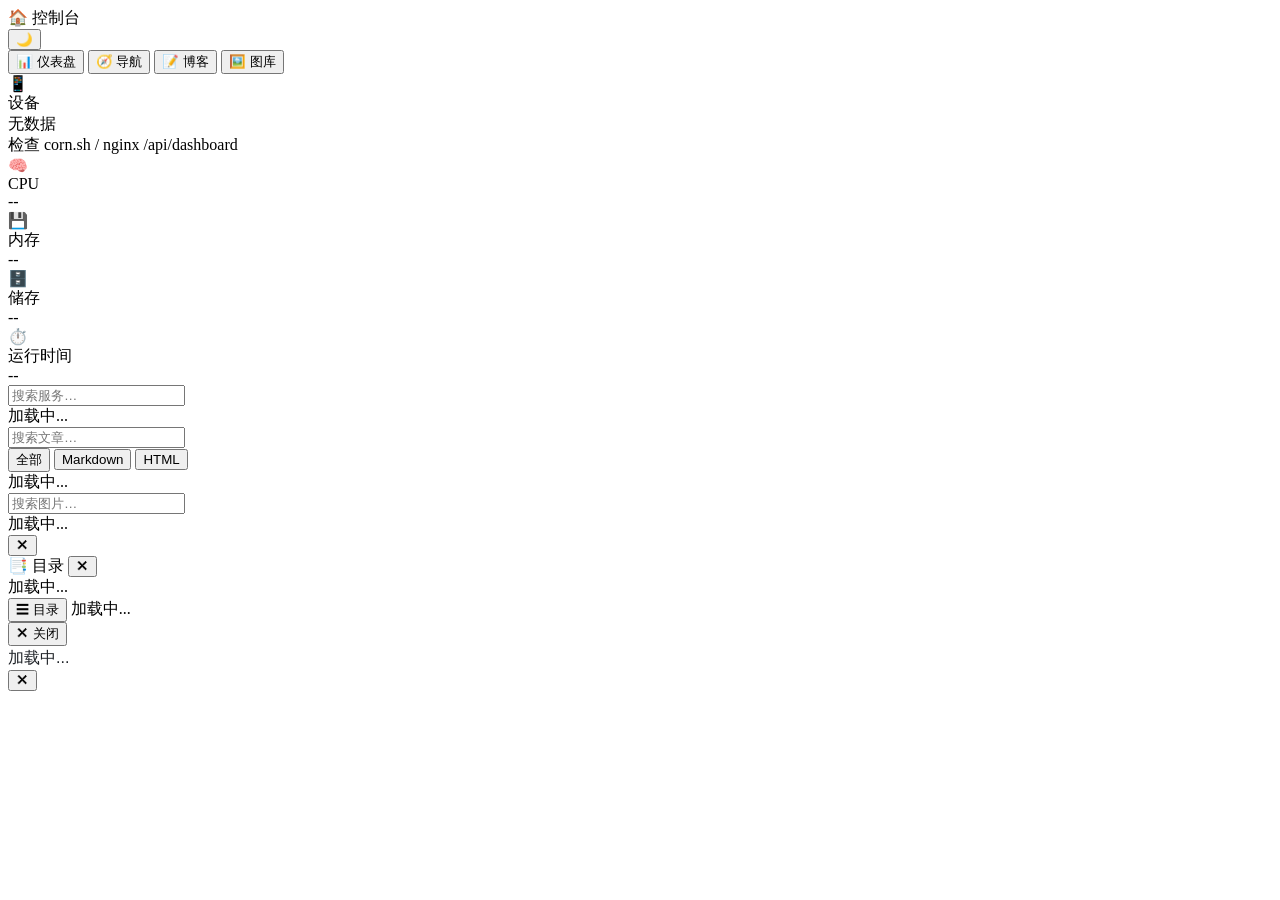
==== index.html @ 094df64f "fix: 仪表盘数据不刷新 — 缓存 + 静默失败 Bug 1: 所有 JS/CSS URL 无版本号,浏览器缓存旧文件   → 全部添加 ?v=1 缓存破坏参数  Bug 2: fetchData " ====
<!DOCTYPE html>
<html lang="zh-CN" data-theme="light">
<head>
    <meta charset="UTF-8">
    <meta name="viewport" content="width=device-width, initial-scale=1.0, viewport-fit=cover">
    <meta name="theme-color" content="#f5f5f7">
    <meta name="description" content="控制台 个人控制台">
    <title>控制台 · 控制台</title>
    <link rel="icon" href="favicon.ico">

    <!-- ============================================================
         样式：按层级加载
         1. katex.min.css    —— KaTeX 数学公式样式（本地）
         2. github-markdown.min.css —— GitHub 风格 Markdown 样式（本地）
         3. style.css        —— 全站统一响应式样式
         ============================================================ -->
    <link rel="stylesheet" href="lib/katex.min.css?v=1">
    <link rel="stylesheet" href="lib/github-markdown.min.css?v=1">
    <link rel="stylesheet" href="css/style.css?v=1">
</head>
<body>

    <!-- ============================================================
         顶部导航栏
         包含：品牌标题、主题切换按钮
         ============================================================ -->
    <header class="header" id="header">
        <div class="header-brand">
            <span class="brand-icon">🏠</span>
            <span>控制台</span>
        </div>
        <button class="theme-toggle-btn" id="themeToggleBtn" title="切换主题" aria-label="切换深色/浅色主题">🌙</button>
    </header>

    <div class="app-container">

        <!-- ============================================================
             标签页切换栏（PC / 平板——顶部显示；移动端——底部固定栏）
             ============================================================ -->
        <nav class="tab-bar" id="tabBar">
            <button class="tab-btn active" data-tab="dashboard">
                <span class="tab-icon">📊</span> <span>仪表盘</span>
            </button>
            <button class="tab-btn" data-tab="nav">
                <span class="tab-icon">🧭</span> <span>导航</span>
            </button>
            <button class="tab-btn" data-tab="blog">
                <span class="tab-icon">📝</span> <span>博客</span>
            </button>
            <button class="tab-btn" data-tab="gallery">
                <span class="tab-icon">🖼️</span> <span>图库</span>
            </button>
        </nav>

        <!-- ============================================================
             内容区：每个 section 对应一个功能模块
             app.js 根据标签切换显示 / 隐藏
             ============================================================ -->

        <!-- 仪表盘：系统资源监控 -->
        <section class="content-section active" id="sec-dashboard">

            <!-- 仪表盘卡片网格：由 dashboard.js 动态填充 -->
            <div class="dashboard-grid" id="dashboardGrid">
                <!-- 设备信息卡片 -->
                <div class="dash-card">
                    <div class="dash-icon">📱</div>
                    <div class="dash-info">
                        <div class="dash-label">设备</div>
                        <div class="dash-value" id="deviceValue">--</div>
                        <div class="dash-sub" id="deviceSub"></div>
                    </div>
                </div>
                <!-- CPU 卡片 -->
                <div class="dash-card">
                    <div class="dash-icon">🧠</div>
                    <div class="dash-info">
                        <div class="dash-label">CPU</div>
                        <div class="dash-value" id="cpuValue">--</div>
                        <div class="dash-sub" id="cpuSub"></div>
                    </div>
                    <div class="dash-bar"><div class="dash-fill" id="cpuFill"></div></div>
                </div>
                <!-- 内存卡片 -->
                <div class="dash-card">
                    <div class="dash-icon">💾</div>
                    <div class="dash-info">
                        <div class="dash-label">内存</div>
                        <div class="dash-value" id="memValue">--</div>
                    </div>
                    <div class="dash-bar"><div class="dash-fill" id="memFill"></div></div>
                </div>
                <!-- 储存卡片 -->
                <div class="dash-card">
                    <div class="dash-icon">🗄️</div>
                    <div class="dash-info">
                        <div class="dash-label">储存</div>
                        <div class="dash-value" id="diskValue">--</div>
                    </div>
                    <div class="dash-bar"><div class="dash-fill" id="diskFill"></div></div>
                </div>
                <!-- 运行时间卡片 -->
                <div class="dash-card">
                    <div class="dash-icon">⏱️</div>
                    <div class="dash-info">
                        <div class="dash-label">运行时间</div>
                        <div class="dash-value" id="uptimeValue">--</div>
                    </div>
                </div>
                <!-- 电池卡片（由 dashboard.js 按需显示） -->
                <div class="dash-card dash-battery" id="batteryCard" style="display:none;">
                    <div class="dash-icon">🔋</div>
                    <div class="dash-info">
                        <div class="dash-label">电池</div>
                        <div class="dash-value" id="batteryValue">--</div>
                        <div class="dash-sub" id="batterySub"></div>
                    </div>
                    <div class="dash-bar"><div class="dash-fill dash-fill-battery" id="batteryFill"></div></div>
                </div>
            </div>
        </section>

        <!-- 服务导航：替代原 Homer iframe，由 navigation.js 渲染 -->
        <section class="content-section" id="sec-nav">
            <div class="section-search">
                <input type="text" class="search-input" id="navSearch"
                       placeholder="搜索服务…" autocomplete="off">
            </div>
            <div class="nav-grid" id="navGrid">
                <div class="nav-empty">加载中...</div>
            </div>
        </section>

        <!-- 博客文章列表：由 blog.js 渲染 -->
        <section class="content-section" id="sec-blog">
            <div class="section-search">
                <input type="text" class="search-input" id="blogSearch"
                       placeholder="搜索文章…" autocomplete="off">
                <div class="blog-tabs" id="blogTabs">
                    <button class="blog-tab active" data-type="all">全部</button>
                    <button class="blog-tab" data-type="markdown">Markdown</button>
                    <button class="blog-tab" data-type="html">HTML</button>
                </div>
            </div>
            <div class="blog-list" id="blogList">
                <div class="blog-loading">加载中...</div>
            </div>
        </section>

        <!-- 图片画廊：由 gallery.js 渲染 -->
        <section class="content-section" id="sec-gallery">
            <div class="section-search">
                <input type="text" class="search-input" id="gallerySearch"
                       placeholder="搜索图片…" autocomplete="off">
            </div>
            <div class="gallery-grid" id="galleryGrid">
                <div class="gallery-loading">加载中...</div>
            </div>
        </section>
    </div>

    <!-- ============================================================
         底部导航栏（仅移动端显示，由 app.js 控制）
         ============================================================ -->
    <nav class="bottom-nav" id="bottomNav" style="display:none;">
        <button class="tab-btn active" data-tab="dashboard">
            <span class="tab-icon">📊</span> <span>仪表盘</span>
        </button>
        <button class="tab-btn" data-tab="nav">
            <span class="tab-icon">🧭</span> <span>导航</span>
        </button>
        <button class="tab-btn" data-tab="blog">
            <span class="tab-icon">📝</span> <span>博客</span>
        </button>
        <button class="tab-btn" data-tab="gallery">
            <span class="tab-icon">🖼️</span> <span>图库</span>
        </button>
    </nav>

    <!-- ============================================================
         图片灯箱（全局，被 gallery.js 和 lightbox.js 使用）
         ============================================================ -->
    <div class="lightbox" id="lightbox">
        <button class="lightbox-close" aria-label="关闭">✕</button>
        <img src="" alt="" id="lightboxImg">
        <div class="lightbox-name" id="lightboxName"></div>
    </div>

    <!-- ============================================================
         Markdown 阅读器覆盖层（全屏）
         由 md-viewer.js 控制打开 / 关闭
         ============================================================ -->
    <div class="md-overlay" id="mdOverlay">

        <!-- 阅读进度条 -->
        <div class="md-progress-bar" id="mdProgressBar"></div>

        <!-- TOC 侧边栏覆盖层 -->
        <div class="toc-overlay" id="tocOverlay"></div>

        <!-- TOC 侧边栏 -->
        <aside class="toc-sidebar" id="tocSidebar">
            <div class="toc-header">
                <span>📑 目录</span>
                <button class="toc-close-btn" id="tocCloseBtn" aria-label="关闭目录">✕</button>
            </div>
            <nav class="toc-nav" id="tocNav">
                <div class="toc-empty">加载中...</div>
            </nav>
        </aside>

        <!-- 阅读器顶部栏 -->
        <div class="md-topbar">
            <div class="md-topbar-left">
                <button class="md-btn" id="mdTocBtn" aria-label="目录">
                    <span class="md-btn-icon">☰</span> <span>目录</span>
                </button>
                <span class="md-topbar-title" id="mdTitle">加载中...</span>
            </div>
            <div class="md-topbar-right">
                <button class="md-btn" id="mdCloseBtn" aria-label="关闭">
                    <span class="md-btn-icon">✕</span> <span>关闭</span>
                </button>
            </div>
        </div>

        <!-- Markdown 内容滚动区 -->
        <div class="md-content-scroll">
            <div class="md-content-container">
                <div class="markdown-body" id="mdContent">
                    <div class="md-loading">加载中...</div>
                </div>
            </div>
        </div>
    </div>

    <!-- Markdown 内图片灯箱 -->
    <div class="md-lightbox" id="mdLightbox">
        <button class="md-lightbox-close" aria-label="关闭">✕</button>
        <img src="" alt="" id="mdLightboxImg">
        <div class="md-lightbox-name" id="mdLightboxName"></div>
    </div>

    <!-- ============================================================
         脚本加载区
         按依赖顺序加载：从无依赖到有依赖，app.js 最后加载作为引导入口
         ============================================================ -->

    <!-- 主题管理：无依赖，最先加载 -->
    <script src="js/theme.js?v=1"></script>

    <!-- 工具函数：无依赖 -->
    <script src="js/utils.js?v=1"></script>

    <!-- 图片灯箱：无依赖 -->
    <script src="js/lightbox.js?v=1"></script>

    <!-- 仪表盘：无依赖（直接操作 DOM） -->
    <script src="js/dashboard.js?v=1"></script>

    <!-- 服务导航：依赖 utils.js，读取 config.json -->
    <script src="js/navigation.js?v=1"></script>

    <!-- 博客列表：依赖 utils.js, md-viewer.js -->
    <script src="js/blog.js?v=1"></script>

    <!-- 图片画廊：依赖 utils.js, lightbox.js -->
    <script src="js/gallery.js?v=1"></script>

    <!-- Markdown 解析库：本地 marked.min.js -->
    <script src="lib/marked.min.js?v=1"></script>

    <!-- Markdown 阅读器：依赖 marked, utils.js, lightbox.js -->
    <script src="js/md-viewer.js?v=1"></script>

    <!-- 主控制器：依赖所有上述模块，最后加载 -->
    <script src="js/app.js?v=1"></script>

</body>
</html>
---- lib/github-markdown.min.css ----
/**
 * Minified by jsDelivr using clean-css v5.3.3.
 * Original file: /npm/github-markdown-css@5.9.0/github-markdown.css
 *
 * Do NOT use SRI with dynamically generated files! More information: https://www.jsdelivr.com/using-sri-with-dynamic-files
 */
.markdown-body{--base-size-16:1rem;--base-size-24:1.5rem;--base-size-4:0.25rem;--base-size-40:2.5rem;--base-size-8:0.5rem;--base-text-weight-medium:500;--base-text-weight-normal:400;--base-text-weight-semibold:600;--fontStack-monospace:ui-monospace,SFMono-Regular,SF Mono,Menlo,Consolas,Liberation Mono,monospace;--fontStack-sansSerif:-apple-system,BlinkMacSystemFont,"Segoe UI","Noto Sans",Helvetica,Arial,sans-serif,"Apple Color Emoji","Segoe UI Emoji";--fgColor-accent:Highlight}@media (prefers-color-scheme:dark){.markdown-body,[data-theme=dark]{color-scheme:dark;--fgColor-accent:#4493f8;--bgColor-attention-muted:#bb800926;--bgColor-default:#0d1117;--bgColor-muted:#151b23;--bgColor-neutral-muted:#656c7633;--borderColor-accent-emphasis:#1f6feb;--borderColor-attention-emphasis:#9e6a03;--borderColor-danger-emphasis:#da3633;--borderColor-default:#3d444d;--borderColor-done-emphasis:#8957e5;--borderColor-success-emphasis:#238636;--color-prettylights-syntax-brackethighlighter-angle:#9198a1;--color-prettylights-syntax-brackethighlighter-unmatched:#f85149;--color-prettylights-syntax-carriage-return-bg:#b62324;--color-prettylights-syntax-carriage-return-text:#f0f6fc;--color-prettylights-syntax-comment:#9198a1;--color-prettylights-syntax-constant:#79c0ff;--color-prettylights-syntax-constant-other-reference-link:#a5d6ff;--color-prettylights-syntax-entity:#d2a8ff;--color-prettylights-syntax-entity-tag:#7ee787;--color-prettylights-syntax-keyword:#ff7b72;--color-prettylights-syntax-markup-bold:#f0f6fc;--color-prettylights-syntax-markup-changed-bg:#5a1e02;--color-prettylights-syntax-markup-changed-text:#ffdfb6;--color-prettylights-syntax-markup-deleted-bg:#67060c;--color-prettylights-syntax-markup-deleted-text:#ffdcd7;--color-prettylights-syntax-markup-heading:#1f6feb;--color-prettylights-syntax-markup-ignored-bg:#1158c7;--color-prettylights-syntax-markup-ignored-text:#f0f6fc;--color-prettylights-syntax-markup-inserted-bg:#033a16;--color-prettylights-syntax-markup-inserted-text:#aff5b4;--color-prettylights-syntax-markup-italic:#f0f6fc;--color-prettylights-syntax-markup-list:#f2cc60;--color-prettylights-syntax-meta-diff-range:#d2a8ff;--color-prettylights-syntax-storage-modifier-import:#f0f6fc;--color-prettylights-syntax-string:#a5d6ff;--color-prettylights-syntax-string-regexp:#7ee787;--color-prettylights-syntax-sublimelinter-gutter-mark:#3d444d;--color-prettylights-syntax-variable:#ffa657;--fgColor-attention:#d29922;--fgColor-danger:#f85149;--fgColor-default:#f0f6fc;--fgColor-done:#ab7df8;--fgColor-muted:#9198a1;--fgColor-success:#3fb950;--borderColor-muted:#3d444db3;--color-prettylights-syntax-invalid-illegal-bg:var(--bgColor-danger-muted);--color-prettylights-syntax-invalid-illegal-text:var(--fgColor-danger);--focus-outlineColor:var(--borderColor-accent-emphasis);--borderColor-neutral-muted:var(--borderColor-muted)}}@media (prefers-color-scheme:light){.markdown-body,[data-theme=light]{color-scheme:light;--fgColor-danger:#d1242f;--bgColor-attention-muted:#fff8c5;--bgColor-muted:#f6f8fa;--bgColor-neutral-muted:#818b981f;--borderColor-accent-emphasis:#0969da;--borderColor-attention-emphasis:#9a6700;--borderColor-danger-emphasis:#cf222e;--borderColor-default:#d1d9e0;--borderColor-done-emphasis:#8250df;--borderColor-success-emphasis:#1a7f37;--color-prettylights-syntax-brackethighlighter-angle:#59636e;--color-prettylights-syntax-brackethighlighter-unmatched:#82071e;--color-prettylights-syntax-carriage-return-bg:#cf222e;--color-prettylights-syntax-carriage-return-text:#f6f8fa;--color-prettylights-syntax-comment:#59636e;--color-prettylights-syntax-constant:#0550ae;--color-prettylights-syntax-constant-other-reference-link:#0a3069;--color-prettylights-syntax-entity:#6639ba;--color-prettylights-syntax-entity-tag:#0550ae;--color-prettylights-syntax-invalid-illegal-text:var(--fgColor-danger);--color-prettylights-syntax-keyword:#cf222e;--color-prettylights-syntax-markup-changed-bg:#ffd8b5;--color-prettylights-syntax-markup-changed-text:#953800;--color-prettylights-syntax-markup-deleted-bg:#ffebe9;--color-prettylights-syntax-markup-deleted-text:#82071e;--color-prettylights-syntax-markup-heading:#0550ae;--color-prettylights-syntax-markup-ignored-bg:#0550ae;--color-prettylights-syntax-markup-ignored-text:#d1d9e0;--color-prettylights-syntax-markup-inserted-bg:#dafbe1;--color-prettylights-syntax-markup-inserted-text:#116329;--color-prettylights-syntax-markup-list:#3b2300;--color-prettylights-syntax-meta-diff-range:#8250df;--color-prettylights-syntax-string:#0a3069;--color-prettylights-syntax-string-regexp:#116329;--color-prettylights-syntax-sublimelinter-gutter-mark:#818b98;--color-prettylights-syntax-variable:#953800;--fgColor-accent:#0969da;--fgColor-attention:#9a6700;--fgColor-done:#8250df;--fgColor-muted:#59636e;--fgColor-success:#1a7f37;--bgColor-default:#ffffff;--borderColor-muted:#d1d9e0b3;--color-prettylights-syntax-invalid-illegal-bg:var(--bgColor-danger-muted);--color-prettylights-syntax-markup-bold:#1f2328;--color-prettylights-syntax-markup-italic:#1f2328;--color-prettylights-syntax-storage-modifier-import:#1f2328;--fgColor-default:#1f2328;--focus-outlineColor:var(--borderColor-accent-emphasis);--borderColor-neutral-muted:var(--borderColor-muted)}}.markdown-body{-ms-text-size-adjust:100%;-webkit-text-size-adjust:100%;margin:0;font-weight:var(--base-text-weight-normal,400);color:var(--fgColor-default);background-color:var(--bgColor-default);font-family:var(--fontStack-sansSerif, -apple-system, BlinkMacSystemFont, "Segoe UI", "Noto Sans", Helvetica, Arial, sans-serif, "Apple Color Emoji", "Segoe UI Emoji");font-size:16px;line-height:1.5;word-wrap:break-word}.markdown-body a{text-decoration:underline;text-underline-offset:.2rem}.markdown-body .octicon{display:inline-block;fill:currentColor;vertical-align:text-bottom}.markdown-body h1:hover .anchor .octicon-link:before,.markdown-body h2:hover .anchor .octicon-link:before,.markdown-body h3:hover .anchor .octicon-link:before,.markdown-body h4:hover .anchor .octicon-link:before,.markdown-body h5:hover .anchor .octicon-link:before,.markdown-body h6:hover .anchor .octicon-link:before{width:16px;height:16px;content:' ';display:inline-block;background-color:currentColor;-webkit-mask-image:url("data:image/svg+xml,<svg xmlns='http://www.w3.org/2000/svg' viewBox='0 0 16 16' version='1.1' aria-hidden='true'><path fill-rule='evenodd' d='M7.775 3.275a.75.75 0 001.06 1.06l1.25-1.25a2 2 0 112.83 2.83l-2.5 2.5a2 2 0 01-2.83 0 .75.75 0 00-1.06 1.06 3.5 3.5 0 004.95 0l2.5-2.5a3.5 3.5 0 00-4.95-4.95l-1.25 1.25zm-4.69 9.64a2 2 0 010-2.83l2.5-2.5a2 2 0 012.83 0 .75.75 0 001.06-1.06 3.5 3.5 0 00-4.95 0l-2.5 2.5a3.5 3.5 0 004.95 4.95l1.25-1.25a.75.75 0 00-1.06-1.06l-1.25 1.25a2 2 0 01-2.83 0z'></path></svg>");mask-image:url("data:image/svg+xml,<svg xmlns='http://www.w3.org/2000/svg' viewBox='0 0 16 16' version='1.1' aria-hidden='true'><path fill-rule='evenodd' d='M7.775 3.275a.75.75 0 001.06 1.06l1.25-1.25a2 2 0 112.83 2.83l-2.5 2.5a2 2 0 01-2.83 0 .75.75 0 00-1.06 1.06 3.5 3.5 0 004.95 0l2.5-2.5a3.5 3.5 0 00-4.95-4.95l-1.25 1.25zm-4.69 9.64a2 2 0 010-2.83l2.5-2.5a2 2 0 012.83 0 .75.75 0 001.06-1.06 3.5 3.5 0 00-4.95 0l-2.5 2.5a3.5 3.5 0 004.95 4.95l1.25-1.25a.75.75 0 00-1.06-1.06l-1.25 1.25a2 2 0 01-2.83 0z'></path></svg>")}.markdown-body details,.markdown-body figcaption,.markdown-body figure{display:block}.markdown-body summary{display:list-item}.markdown-body [hidden]{display:none!important}.markdown-body a{background-color:rgba(0,0,0,0);color:var(--fgColor-accent);text-decoration:none}.markdown-body abbr[title]{border-bottom:none;-webkit-text-decoration:underline dotted;text-decoration:underline dotted}.markdown-body b,.markdown-body strong{font-weight:var(--base-text-weight-semibold,600)}.markdown-body dfn{font-style:italic}.markdown-body h1{margin:.67em 0;font-weight:var(--base-text-weight-semibold,600);padding-bottom:.3em;font-size:2em;border-bottom:1px solid var(--borderColor-muted)}.markdown-body mark{background-color:var(--bgColor-attention-muted);color:var(--fgColor-default)}.markdown-body small{font-size:90%}.markdown-body sub,.markdown-body sup{font-size:75%;line-height:0;position:relative;vertical-align:baseline}.markdown-body sub{bottom:-.25em}.markdown-body sup{top:-.5em}.markdown-body img{border-style:none;max-width:100%;box-sizing:content-box}.markdown-body code,.markdown-body kbd,.markdown-body pre,.markdown-body samp{font-family:monospace;font-size:1em}.markdown-body figure{margin:1em var(--base-size-40)}.markdown-body hr{box-sizing:content-box;overflow:hidden;background:rgba(0,0,0,0);border-bottom:1px solid var(--borderColor-muted);height:.25em;padding:0;margin:var(--base-size-24) 0;background-color:var(--borderColor-default);border:0}.markdown-body input{font:inherit;margin:0;overflow:visible;font-family:inherit;font-size:inherit;line-height:inherit}.markdown-body [type=button],.markdown-body [type=reset],.markdown-body [type=submit]{-webkit-appearance:button;appearance:button}.markdown-body [type=checkbox],.markdown-body [type=radio]{box-sizing:border-box;padding:0}.markdown-body [type=number]::-webkit-inner-spin-button,.markdown-body [type=number]::-webkit-outer-spin-button{height:auto}.markdown-body [type=search]::-webkit-search-cancel-button,.markdown-body [type=search]::-webkit-search-decoration{-webkit-appearance:none;appearance:none}.markdown-body ::-webkit-input-placeholder{color:inherit;opacity:.54}.markdown-body ::-webkit-file-upload-button{-webkit-appearance:button;appearance:button;font:inherit}.markdown-body a:hover{text-decoration:underline}.markdown-body ::placeholder{color:var(--fgColor-muted);opacity:1}.markdown-body hr::before{display:table;content:""}.markdown-body hr::after{display:table;clear:both;content:""}.markdown-body table{border-spacing:0;border-collapse:collapse;display:block;width:max-content;max-width:100%;overflow:auto;font-variant:tabular-nums}.markdown-body td,.markdown-body th{padding:0}.markdown-body details summary{cursor:pointer}.markdown-body [role=button]:focus,.markdown-body a:focus,.markdown-body input[type=checkbox]:focus,.markdown-body input[type=radio]:focus{outline:2px solid var(--focus-outlineColor);outline-offset:-2px;box-shadow:none}.markdown-body [role=button]:focus:not(:focus-visible),.markdown-body a:focus:not(:focus-visible),.markdown-body input[type=checkbox]:focus:not(:focus-visible),.markdown-body input[type=radio]:focus:not(:focus-visible){outline:solid 1px rgba(0,0,0,0)}.markdown-body [role=button]:focus-visible,.markdown-body a:focus-visible,.markdown-body input[type=checkbox]:focus-visible,.markdown-body input[type=radio]:focus-visible{outline:2px solid var(--focus-outlineColor);outline-offset:-2px;box-shadow:none}.markdown-body a:not([class]):focus,.markdown-body a:not([class]):focus-visible,.markdown-body input[type=checkbox]:focus,.markdown-body input[type=checkbox]:focus-visible,.markdown-body input[type=radio]:focus,.markdown-body input[type=radio]:focus-visible{outline-offset:0}.markdown-body kbd{display:inline-block;padding:var(--base-size-4);font:11px var(--fontStack-monospace, ui-monospace, SFMono-Regular, SF Mono, Menlo, Consolas, Liberation Mono, monospace);line-height:10px;color:var(--fgColor-default);vertical-align:middle;background-color:var(--bgColor-muted);border:solid 1px var(--borderColor-neutral-muted);border-bottom-color:var(--borderColor-neutral-muted);border-radius:6px;box-shadow:inset 0 -1px 0 var(--borderColor-neutral-muted)}.markdown-body h1,.markdown-body h2,.markdown-body h3,.markdown-body h4,.markdown-body h5,.markdown-body h6{margin-top:var(--base-size-24);margin-bottom:var(--base-size-16);font-weight:var(--base-text-weight-semibold,600);line-height:1.25}.markdown-body h2{font-weight:var(--base-text-weight-semibold,600);padding-bottom:.3em;font-size:1.5em;border-bottom:1px solid var(--borderColor-muted)}.markdown-body h3{font-weight:var(--base-text-weight-semibold,600);font-size:1.25em}.markdown-body h4{font-weight:var(--base-text-weight-semibold,600);font-size:1em}.markdown-body h5{font-weight:var(--base-text-weight-semibold,600);font-size:.875em}.markdown-body h6{font-weight:var(--base-text-weight-semibold,600);font-size:.85em;color:var(--fgColor-muted)}.markdown-body p{margin-top:0;margin-bottom:10px}.markdown-body blockquote{margin:0;padding:0 1em;color:var(--fgColor-muted);border-left:.25em solid var(--borderColor-default)}.markdown-body ol,.markdown-body ul{margin-top:0;margin-bottom:0;padding-left:2em}.markdown-body ol ol,.markdown-body ul ol{list-style-type:lower-roman}.markdown-body ol ol ol,.markdown-body ol ul ol,.markdown-body ul ol ol,.markdown-body ul ul ol{list-style-type:lower-alpha}.markdown-body dd{margin-left:0}.markdown-body code,.markdown-body samp,.markdown-body tt{font-family:var(--fontStack-monospace, ui-monospace, SFMono-Regular, SF Mono, Menlo, Consolas, Liberation Mono, monospace);font-size:12px}.markdown-body pre{margin-top:0;margin-bottom:0;font-family:var(--fontStack-monospace, ui-monospace, SFMono-Regular, SF Mono, Menlo, Consolas, Liberation Mono, monospace);font-size:12px;word-wrap:normal}.markdown-body .octicon{display:inline-block;overflow:visible!important;vertical-align:text-bottom;fill:currentColor}.markdown-body input::-webkit-inner-spin-button,.markdown-body input::-webkit-outer-spin-button{margin:0;appearance:none}.markdown-body .mr-2{margin-right:var(--base-size-8,8px)!important}.markdown-body::before{display:table;content:""}.markdown-body::after{display:table;clear:both;content:""}.markdown-body>:first-child{margin-top:0!important}.markdown-body>:last-child{margin-bottom:0!important}.markdown-body a:not([href]){color:inherit;text-decoration:none}.markdown-body .absent{color:var(--fgColor-danger)}.markdown-body .anchor{float:left;padding-right:var(--base-size-4);margin-left:-20px;line-height:1}.markdown-body .anchor:focus{outline:0}.markdown-body blockquote,.markdown-body details,.markdown-body dl,.markdown-body ol,.markdown-body p,.markdown-body pre,.markdown-body table,.markdown-body ul{margin-top:0;margin-bottom:var(--base-size-16)}.markdown-body blockquote>:first-child{margin-top:0}.markdown-body blockquote>:last-child{margin-bottom:0}.markdown-body h1 .octicon-link,.markdown-body h2 .octicon-link,.markdown-body h3 .octicon-link,.markdown-body h4 .octicon-link,.markdown-body h5 .octicon-link,.markdown-body h6 .octicon-link{color:var(--fgColor-default);vertical-align:middle;visibility:hidden}.markdown-body h1:hover .anchor,.markdown-body h2:hover .anchor,.markdown-body h3:hover .anchor,.markdown-body h4:hover .anchor,.markdown-body h5:hover .anchor,.markdown-body h6:hover .anchor{text-decoration:none}.markdown-body h1:hover .anchor .octicon-link,.markdown-body h2:hover .anchor .octicon-link,.markdown-body h3:hover .anchor .octicon-link,.markdown-body h4:hover .anchor .octicon-link,.markdown-body h5:hover .anchor .octicon-link,.markdown-body h6:hover .anchor .octicon-link{visibility:visible}.markdown-body h1 code,.markdown-body h1 tt,.markdown-body h2 code,.markdown-body h2 tt,.markdown-body h3 code,.markdown-body h3 tt,.markdown-body h4 code,.markdown-body h4 tt,.markdown-body h5 code,.markdown-body h5 tt,.markdown-body h6 code,.markdown-body h6 tt{padding:0 .2em;font-size:inherit}.markdown-body summary h1,.markdown-body summary h2,.markdown-body summary h3,.markdown-body summary h4,.markdown-body summary h5,.markdown-body summary h6{display:inline-block}.markdown-body summary h1 .anchor,.markdown-body summary h2 .anchor,.markdown-body summary h3 .anchor,.markdown-body summary h4 .anchor,.markdown-body summary h5 .anchor,.markdown-body summary h6 .anchor{margin-left:-40px}.markdown-body summary h1,.markdown-body summary h2{padding-bottom:0;border-bottom:0}.markdown-body ol.no-list,.markdown-body ul.no-list{padding:0;list-style-type:none}.markdown-body ol[type="a s"]{list-style-type:lower-alpha}.markdown-body ol[type="A s"]{list-style-type:upper-alpha}.markdown-body ol[type="i s"]{list-style-type:lower-roman}.markdown-body ol[type="I s"]{list-style-type:upper-roman}.markdown-body ol[type="1"]{list-style-type:decimal}.markdown-body div>ol:not([type]){list-style-type:decimal}.markdown-body ol ol,.markdown-body ol ul,.markdown-body ul ol,.markdown-body ul ul{margin-top:0;margin-bottom:0}.markdown-body li>p{margin-top:var(--base-size-16)}.markdown-body li+li{margin-top:.25em}.markdown-body dl{padding:0}.markdown-body dl dt{padding:0;margin-top:var(--base-size-16);font-size:1em;font-style:italic;font-weight:var(--base-text-weight-semibold,600)}.markdown-body dl dd{padding:0 var(--base-size-16);margin-bottom:var(--base-size-16)}.markdown-body table th{font-weight:var(--base-text-weight-semibold,600)}.markdown-body table td,.markdown-body table th{padding:6px 13px;border:1px solid var(--borderColor-default)}.markdown-body table td>:last-child{margin-bottom:0}.markdown-body table tr{background-color:var(--bgColor-default);border-top:1px solid var(--borderColor-muted)}.markdown-body table tr:nth-child(2n){background-color:var(--bgColor-muted)}.markdown-body table img{background-color:rgba(0,0,0,0)}.markdown-body img[align=right]{padding-left:20px}.markdown-body img[align=left]{padding-right:20px}.markdown-body .emoji{max-width:none;vertical-align:text-top;background-color:rgba(0,0,0,0)}.markdown-body span.frame{display:block;overflow:hidden}.markdown-body span.frame>span{display:block;float:left;width:auto;padding:7px;margin:13px 0 0;overflow:hidden;border:1px solid var(--borderColor-default)}.markdown-body span.frame span img{display:block;float:left}.markdown-body span.frame span span{display:block;padding:5px 0 0;clear:both;color:var(--fgColor-default)}.markdown-body span.align-center{display:block;overflow:hidden;clear:both}.markdown-body span.align-center>span{display:block;margin:13px auto 0;overflow:hidden;text-align:center}.markdown-body span.align-center span img{margin:0 auto;text-align:center}.markdown-body span.align-right{display:block;overflow:hidden;clear:both}.markdown-body span.align-right>span{display:block;margin:13px 0 0;overflow:hidden;text-align:right}.markdown-body span.align-right span img{margin:0;text-align:right}.markdown-body span.float-left{display:block;float:left;margin-right:13px;overflow:hidden}.markdown-body span.float-left span{margin:13px 0 0}.markdown-body span.float-right{display:block;float:right;margin-left:13px;overflow:hidden}.markdown-body span.float-right>span{display:block;margin:13px auto 0;overflow:hidden;text-align:right}.markdown-body code,.markdown-body tt{padding:.2em .4em;margin:0;font-size:85%;white-space:break-spaces;background-color:var(--bgColor-neutral-muted);border-radius:6px}.markdown-body code br,.markdown-body tt br{display:none}.markdown-body del code{text-decoration:inherit}.markdown-body samp{font-size:85%}.markdown-body pre code{font-size:100%}.markdown-body pre>code{padding:0;margin:0;word-break:normal;white-space:pre;background:rgba(0,0,0,0);border:0}.markdown-body .highlight{margin-bottom:var(--base-size-16)}.markdown-body .highlight pre{margin-bottom:0;word-break:normal}.markdown-body .highlight pre,.markdown-body pre{padding:var(--base-size-16);overflow:auto;font-size:85%;line-height:1.45;color:var(--fgColor-default);background-color:var(--bgColor-muted);border-radius:6px}.markdown-body pre code,.markdown-body pre tt{display:inline;padding:0;margin:0;overflow:visible;line-height:inherit;word-wrap:normal;background-color:rgba(0,0,0,0);border:0}.markdown-body .csv-data td,.markdown-body .csv-data th{padding:5px;overflow:hidden;font-size:12px;line-height:1;text-align:left;white-space:nowrap}.markdown-body .csv-data .blob-num{padding:10px var(--base-size-8) 9px;text-align:right;background:var(--bgColor-default);border:0}.markdown-body .csv-data tr{border-top:0}.markdown-body .csv-data th{font-weight:var(--base-text-weight-semibold,600);background:var(--bgColor-muted);border-top:0}.markdown-body [data-footnote-ref]::before{content:"["}.markdown-body [data-footnote-ref]::after{content:"]"}.markdown-body .footnotes{font-size:12px;color:var(--fgColor-muted);border-top:1px solid var(--borderColor-default)}.markdown-body .footnotes ol{padding-left:var(--base-size-16)}.markdown-body .footnotes ol ul{display:inline-block;padding-left:var(--base-size-16);margin-top:var(--base-size-16)}.markdown-body .footnotes li{position:relative}.markdown-body .footnotes li:target::before{position:absolute;top:calc(var(--base-size-8)*-1);right:calc(var(--base-size-8)*-1);bottom:calc(var(--base-size-8)*-1);left:calc(var(--base-size-24)*-1);pointer-events:none;content:"";border:2px solid var(--borderColor-accent-emphasis);border-radius:6px}.markdown-body .footnotes li:target{color:var(--fgColor-default)}.markdown-body .footnotes .data-footnote-backref g-emoji{font-family:monospace}.markdown-body .pl-c{color:var(--color-prettylights-syntax-comment)}.markdown-body .pl-c1,.markdown-body .pl-s .pl-v{color:var(--color-prettylights-syntax-constant)}.markdown-body .pl-e,.markdown-body .pl-en{color:var(--color-prettylights-syntax-entity)}.markdown-body .pl-s .pl-s1,.markdown-body .pl-smi{color:var(--color-prettylights-syntax-storage-modifier-import)}.markdown-body .pl-ent{color:var(--color-prettylights-syntax-entity-tag)}.markdown-body .pl-k{color:var(--color-prettylights-syntax-keyword)}.markdown-body .pl-pds,.markdown-body .pl-s,.markdown-body .pl-s .pl-pse .pl-s1,.markdown-body .pl-sr,.markdown-body .pl-sr .pl-cce,.markdown-body .pl-sr .pl-sra,.markdown-body .pl-sr .pl-sre{color:var(--color-prettylights-syntax-string)}.markdown-body .pl-smw,.markdown-body .pl-v{color:var(--color-prettylights-syntax-variable)}.markdown-body .pl-bu{color:var(--color-prettylights-syntax-brackethighlighter-unmatched)}.markdown-body .pl-ii{color:var(--color-prettylights-syntax-invalid-illegal-text);background-color:var(--color-prettylights-syntax-invalid-illegal-bg)}.markdown-body .pl-c2{color:var(--color-prettylights-syntax-carriage-return-text);background-color:var(--color-prettylights-syntax-carriage-return-bg)}.markdown-body .pl-sr .pl-cce{font-weight:700;color:var(--color-prettylights-syntax-string-regexp)}.markdown-body .pl-ml{color:var(--color-prettylights-syntax-markup-list)}.markdown-body .pl-mh,.markdown-body .pl-mh .pl-en,.markdown-body .pl-ms{font-weight:700;color:var(--color-prettylights-syntax-markup-heading)}.markdown-body .pl-mi{font-style:italic;color:var(--color-prettylights-syntax-markup-italic)}.markdown-body .pl-mb{font-weight:700;color:var(--color-prettylights-syntax-markup-bold)}.markdown-body .pl-md{color:var(--color-prettylights-syntax-markup-deleted-text);background-color:var(--color-prettylights-syntax-markup-deleted-bg)}.markdown-body .pl-mi1{color:var(--color-prettylights-syntax-markup-inserted-text);background-color:var(--color-prettylights-syntax-markup-inserted-bg)}.markdown-body .pl-mc{color:var(--color-prettylights-syntax-markup-changed-text);background-color:var(--color-prettylights-syntax-markup-changed-bg)}.markdown-body .pl-mi2{color:var(--color-prettylights-syntax-markup-ignored-text);background-color:var(--color-prettylights-syntax-markup-ignored-bg)}.markdown-body .pl-mdr{font-weight:700;color:var(--color-prettylights-syntax-meta-diff-range)}.markdown-body .pl-ba{color:var(--color-prettylights-syntax-brackethighlighter-angle)}.markdown-body .pl-sg{color:var(--color-prettylights-syntax-sublimelinter-gutter-mark)}.markdown-body .pl-corl{text-decoration:underline;color:var(--color-prettylights-syntax-constant-other-reference-link)}.markdown-body [role=button]:focus:not(:focus-visible),.markdown-body [role=tabpanel][tabindex="0"]:focus:not(:focus-visible),.markdown-body a:focus:not(:focus-visible),.markdown-body button:focus:not(:focus-visible),.markdown-body summary:focus:not(:focus-visible){outline:0;box-shadow:none}.markdown-body [tabindex="0"]:focus:not(:focus-visible),.markdown-body details-dialog:focus:not(:focus-visible){outline:0}.markdown-body g-emoji{display:inline-block;min-width:1ch;font-family:"Apple Color Emoji","Segoe UI Emoji","Segoe UI Symbol";font-size:1em;font-style:normal!important;font-weight:var(--base-text-weight-normal,400);line-height:1;vertical-align:-.075em}.markdown-body g-emoji img{width:1em;height:1em}.markdown-body a:has(>p,>div,>pre,>blockquote){display:block}.markdown-body a:has(>p,>div,>pre,>blockquote):not(:has(.snippet-clipboard-content,>pre)){width:fit-content}.markdown-body a:has(>p,>div,>pre,>blockquote):has(.snippet-clipboard-content,>pre):focus-visible{outline:2px solid var(--focus-outlineColor);outline-offset:2px}.markdown-body .task-list-item{list-style-type:none}.markdown-body .task-list-item label{font-weight:var(--base-text-weight-normal,400)}.markdown-body .task-list-item.enabled label{cursor:pointer}.markdown-body .task-list-item+.task-list-item{margin-top:var(--base-size-4)}.markdown-body .task-list-item .handle{display:none}.markdown-body .task-list-item-checkbox{margin:0 .2em .25em -1.4em;vertical-align:middle}.markdown-body ul:dir(rtl) .task-list-item-checkbox{margin:0 -1.6em .25em .2em}.markdown-body ol:dir(rtl) .task-list-item-checkbox{margin:0 -1.6em .25em .2em}.markdown-body .contains-task-list:focus-within .task-list-item-convert-container,.markdown-body .contains-task-list:hover .task-list-item-convert-container{display:block;width:auto;height:24px;overflow:visible;clip-path:none}.markdown-body ::-webkit-calendar-picker-indicator{filter:invert(50%)}.markdown-body .markdown-alert{padding:var(--base-size-8) var(--base-size-16);margin-bottom:var(--base-size-16);color:inherit;border-left:.25em solid var(--borderColor-default)}.markdown-body .markdown-alert>:first-child{margin-top:0}.markdown-body .markdown-alert>:last-child{margin-bottom:0}.markdown-body .markdown-alert .markdown-alert-title{display:flex;font-weight:var(--base-text-weight-medium,500);align-items:center;line-height:1}.markdown-body .markdown-alert.markdown-alert-note{border-left-color:var(--borderColor-accent-emphasis)}.markdown-body .markdown-alert.markdown-alert-note .markdown-alert-title{color:var(--fgColor-accent)}.markdown-body .markdown-alert.markdown-alert-important{border-left-color:var(--borderColor-done-emphasis)}.markdown-body .markdown-alert.markdown-alert-important .markdown-alert-title{color:var(--fgColor-done)}.markdown-body .markdown-alert.markdown-alert-warning{border-left-color:var(--borderColor-attention-emphasis)}.markdown-body .markdown-alert.markdown-alert-warning .markdown-alert-title{color:var(--fgColor-attention)}.markdown-body .markdown-alert.markdown-alert-tip{border-left-color:var(--borderColor-success-emphasis)}.markdown-body .markdown-alert.markdown-alert-tip .markdown-alert-title{color:var(--fgColor-success)}.markdown-body .markdown-alert.markdown-alert-caution{border-left-color:var(--borderColor-danger-emphasis)}.markdown-body .markdown-alert.markdown-alert-caution .markdown-alert-title{color:var(--fgColor-danger)}.markdown-body>:first-child>.heading-element:first-child{margin-top:0!important}.markdown-body .highlight pre:has(+.zeroclipboard-container){min-height:52px}
/*# sourceMappingURL=/sm/6f7ce421a8e8342b3864c1fcf5dd0fc23383714149414f38b524ed3caf05e715.map */
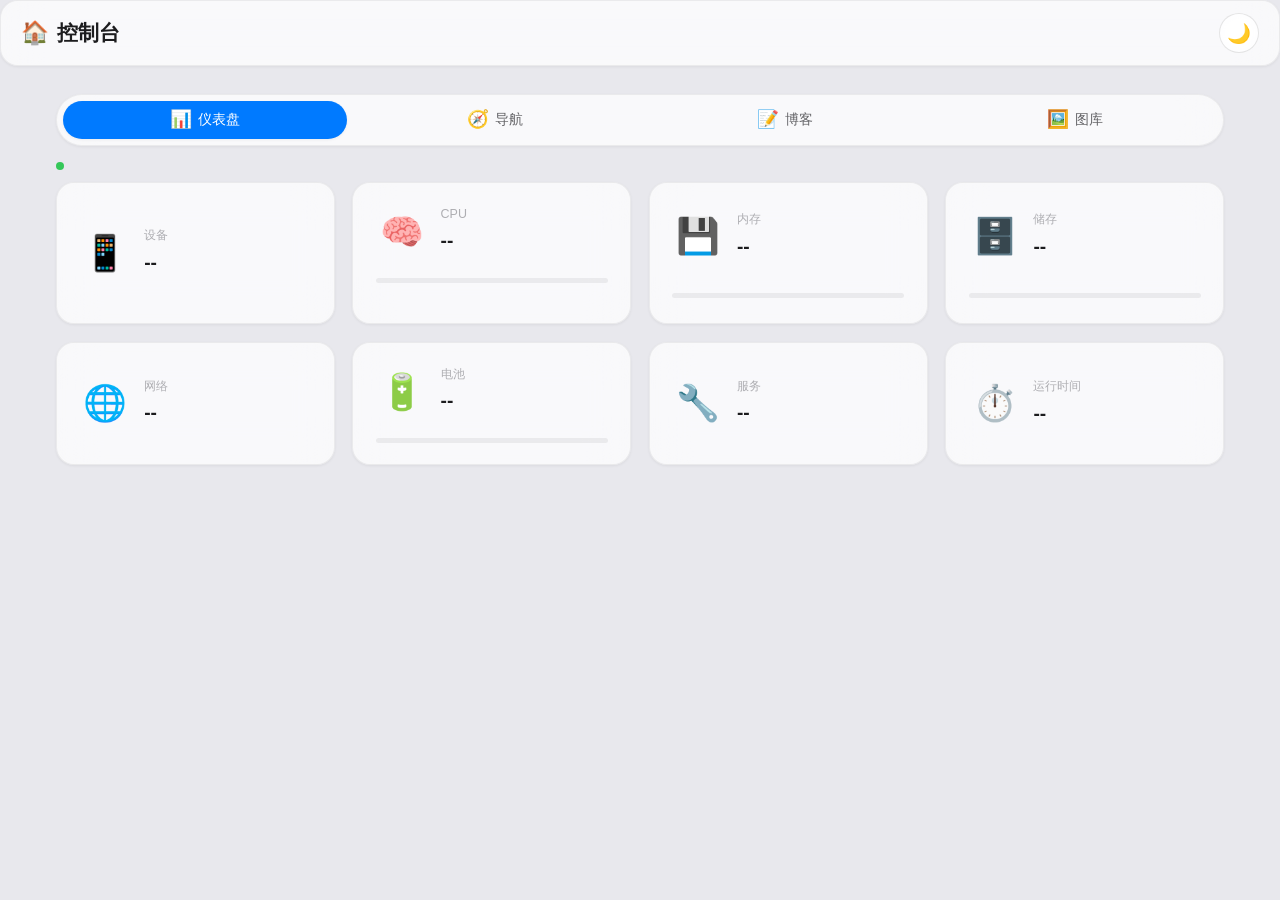
==== commit 1c66119f: "添加Blog两侧栏自动折叠/展开以提升阅读体验" ====
--- a/index.html
+++ b/index.html
@@ -4,8 +4,8 @@
     <meta charset="UTF-8">
     <meta name="viewport" content="width=device-width, initial-scale=1.0, viewport-fit=cover">
     <meta name="theme-color" content="#f5f5f7">
-    <meta name="description" content="控制台 个人控制台">
-    <title>控制台 · 控制台</title>
+    <meta name="description" content="控制台">
+    <title>控制台</title>
     <link rel="icon" href="favicon.ico">
 
     <!-- ============================================================
@@ -14,15 +14,14 @@
          2. github-markdown.min.css —— GitHub 风格 Markdown 样式（本地）
          3. style.css        —— 全站统一响应式样式
          ============================================================ -->
-    <link rel="stylesheet" href="lib/katex.min.css?v=1">
-    <link rel="stylesheet" href="lib/github-markdown.min.css?v=1">
-    <link rel="stylesheet" href="css/style.css?v=1">
+    <link rel="stylesheet" href="lib/katex.min.css?v=b1177d57">
+    <link rel="stylesheet" href="lib/github-markdown.min.css?v=b1177d57">
+    <link rel="stylesheet" href="css/style.css?v=b1177d57">
 </head>
 <body>
 
     <!-- ============================================================
          顶部导航栏
-         包含：品牌标题、主题切换按钮
          ============================================================ -->
     <header class="header" id="header">
         <div class="header-brand">
@@ -35,7 +34,7 @@
     <div class="app-container">
 
         <!-- ============================================================
-             标签页切换栏（PC / 平板——顶部显示；移动端——底部固定栏）
+             标签页切换栏
              ============================================================ -->
         <nav class="tab-bar" id="tabBar">
             <button class="tab-btn active" data-tab="dashboard">
@@ -52,17 +51,15 @@
             </button>
         </nav>
 
-        <!-- ============================================================
-             内容区：每个 section 对应一个功能模块
-             app.js 根据标签切换显示 / 隐藏
-             ============================================================ -->
-
-        <!-- 仪表盘：系统资源监控 -->
+        <!-- ============ Dashboard 区块：8 张状态卡片，由 dashboard.js 渲染 ============ -->
         <section class="content-section active" id="sec-dashboard">
-
-            <!-- 仪表盘卡片网格：由 dashboard.js 动态填充 -->
+            <div class="dashboard-status-bar">
+                <span class="status-dot" id="statusDot"></span>
+                <span class="data-age" id="dataAge"></span>
+            </div>
             <div class="dashboard-grid" id="dashboardGrid">
-                <!-- 设备信息卡片 -->
+
+                <!-- 1. 设备 -->
                 <div class="dash-card">
                     <div class="dash-icon">📱</div>
                     <div class="dash-info">
@@ -71,7 +68,8 @@
                         <div class="dash-sub" id="deviceSub"></div>
                     </div>
                 </div>
-                <!-- CPU 卡片 -->
+
+                <!-- 2. CPU -->
                 <div class="dash-card">
                     <div class="dash-icon">🧠</div>
                     <div class="dash-info">
@@ -80,8 +78,10 @@
                         <div class="dash-sub" id="cpuSub"></div>
                     </div>
                     <div class="dash-bar"><div class="dash-fill" id="cpuFill"></div></div>
-                </div>
-                <!-- 内存卡片 -->
+                    <div class="dash-clusters" id="cpuClusters"></div>
+                </div>
+
+                <!-- 3. 内存 -->
                 <div class="dash-card">
                     <div class="dash-icon">💾</div>
                     <div class="dash-info">
@@ -89,8 +89,14 @@
                         <div class="dash-value" id="memValue">--</div>
                     </div>
                     <div class="dash-bar"><div class="dash-fill" id="memFill"></div></div>
-                </div>
-                <!-- 储存卡片 -->
+                    <div class="dash-sub-row" id="swapRow" style="display:none">
+                        <span class="sub-label">SWAP</span>
+                        <span class="sub-fill-wrap"><span class="sub-fill" id="swapFill"></span></span>
+                        <span class="sub-value" id="swapValue">--</span>
+                    </div>
+                </div>
+
+                <!-- 4. 储存 -->
                 <div class="dash-card">
                     <div class="dash-icon">🗄️</div>
                     <div class="dash-info">
@@ -99,16 +105,19 @@
                     </div>
                     <div class="dash-bar"><div class="dash-fill" id="diskFill"></div></div>
                 </div>
-                <!-- 运行时间卡片 -->
-                <div class="dash-card">
-                    <div class="dash-icon">⏱️</div>
-                    <div class="dash-info">
-                        <div class="dash-label">运行时间</div>
-                        <div class="dash-value" id="uptimeValue">--</div>
-                    </div>
-                </div>
-                <!-- 电池卡片（由 dashboard.js 按需显示） -->
-                <div class="dash-card dash-battery" id="batteryCard" style="display:none;">
+
+                <!-- 5. 网络 -->
+                <div class="dash-card">
+                    <div class="dash-icon">🌐</div>
+                    <div class="dash-info">
+                        <div class="dash-label">网络</div>
+                        <div class="dash-value" id="netValue">--</div>
+                        <div class="dash-sub" id="netSub"></div>
+                    </div>
+                </div>
+
+                <!-- 6. 电池 -->
+                <div class="dash-card">
                     <div class="dash-icon">🔋</div>
                     <div class="dash-info">
                         <div class="dash-label">电池</div>
@@ -117,52 +126,107 @@
                     </div>
                     <div class="dash-bar"><div class="dash-fill dash-fill-battery" id="batteryFill"></div></div>
                 </div>
-            </div>
-        </section>
-
-        <!-- 服务导航：替代原 Homer iframe，由 navigation.js 渲染 -->
+
+                <!-- 7. 正在运行的服务 -->
+                <div class="dash-card">
+                    <div class="dash-icon">🔧</div>
+                    <div class="dash-info">
+                        <div class="dash-label">服务</div>
+                        <div class="dash-value" id="svcValue">--</div>
+                        <div class="dash-sub" id="svcSub"></div>
+                    </div>
+                </div>
+
+                <!-- 8. 运行时间 -->
+                <div class="dash-card">
+                    <div class="dash-icon">⏱️</div>
+                    <div class="dash-info">
+                        <div class="dash-label">运行时间</div>
+                        <div class="dash-value" id="uptimeValue">--</div>
+                    </div>
+                </div>
+
+            </div>
+        </section>
+        <!-- ============ /Dashboard 区块 ============ -->
+
+        <!-- ============ 导航区块：服务卡片搜索与展示，由 navigation.js 渲染 ============ -->
         <section class="content-section" id="sec-nav">
             <div class="section-search">
-                <input type="text" class="search-input" id="navSearch"
-                       placeholder="搜索服务…" autocomplete="off">
+                <input type="text" class="search-input" id="navSearch" placeholder="搜索服务…" autocomplete="off">
             </div>
             <div class="nav-grid" id="navGrid">
                 <div class="nav-empty">加载中...</div>
             </div>
         </section>
-
-        <!-- 博客文章列表：由 blog.js 渲染 -->
+        <!-- ============ /导航区块 ============ -->
+
+        <!-- ============ 博客区块：三栏布局，由 blog.js + md-viewer.js 渲染 ============ -->
         <section class="content-section" id="sec-blog">
-            <div class="section-search">
-                <input type="text" class="search-input" id="blogSearch"
-                       placeholder="搜索文章…" autocomplete="off">
-                <div class="blog-tabs" id="blogTabs">
-                    <button class="blog-tab active" data-type="all">全部</button>
-                    <button class="blog-tab" data-type="markdown">Markdown</button>
-                    <button class="blog-tab" data-type="html">HTML</button>
-                </div>
-            </div>
-            <div class="blog-list" id="blogList">
-                <div class="blog-loading">加载中...</div>
-            </div>
-        </section>
-
-        <!-- 图片画廊：由 gallery.js 渲染 -->
+
+            <!-- 隐藏 checkbox 驱动移动端侧边栏/ToC -->
+            <input type="checkbox" class="blog-toggle" id="blog-menu-ctrl">
+            <input type="checkbox" class="blog-toggle" id="blog-toc-ctrl">
+
+            <!-- 移动端顶栏 -->
+            <div class="blog-header-mobile">
+                <label for="blog-menu-ctrl" class="blog-header-btn" aria-label="菜单">☰</label>
+                <span class="blog-header-title" id="blogTitle">博客</span>
+                <label for="blog-toc-ctrl" class="blog-header-btn" aria-label="目录">📑</label>
+            </div>
+
+            <!-- 三栏布局容器 -->
+            <div class="blog-layout">
+
+                <!-- 左侧：文章列表 -->
+                <aside class="blog-sidebar" id="blogSidebar">
+                    <div class="blog-sidebar-search">
+                        <input type="text" class="search-input" id="blogSearch2" placeholder="搜索文章…" autocomplete="off">
+                    </div>
+                    <div class="blog-filter-bar" id="blogFilter">
+                        <button class="blog-filter-btn active" data-type="all">全部</button>
+                        <button class="blog-filter-btn" data-type="markdown">MD</button>
+                        <button class="blog-filter-btn" data-type="html">HTML</button>
+                    </div>
+                    <nav class="blog-nav" id="blogNav">
+                        <div class="blog-nav-loading">加载中...</div>
+                    </nav>
+                </aside>
+
+                <!-- 中间：文章正文 -->
+                <div class="blog-content" id="blogContent">
+                    <div class="blog-content-placeholder">
+                        <div class="blog-content-placeholder-icon">📝</div>
+                        <div>从左侧选择一篇文章</div>
+                    </div>
+                </div>
+
+                <!-- 右侧：目录 -->
+                <aside class="blog-toc" id="blogToc">
+                    <div class="toc-empty">选择文章后显示目录</div>
+                </aside>
+
+            </div>
+
+            <!-- 移动端侧边栏遮罩 -->
+            <label class="blog-sidebar-overlay" for="blog-menu-ctrl" id="blogSidebarOverlay"></label>
+        </section>
+        <!-- ============ /博客区块 ============ -->
+
+        <!-- ============ 图库区块：图片网格 + 灯箱，由 gallery.js + lightbox.js 渲染 ============ -->
         <section class="content-section" id="sec-gallery">
             <div class="section-search">
-                <input type="text" class="search-input" id="gallerySearch"
-                       placeholder="搜索图片…" autocomplete="off">
+                <input type="text" class="search-input" id="gallerySearch" placeholder="搜索图片…" autocomplete="off">
             </div>
             <div class="gallery-grid" id="galleryGrid">
                 <div class="gallery-loading">加载中...</div>
             </div>
         </section>
+        <!-- ============ /图库区块 ============ -->
     </div>
 
-    <!-- ============================================================
-         底部导航栏（仅移动端显示，由 app.js 控制）
-         ============================================================ -->
-    <nav class="bottom-nav" id="bottomNav" style="display:none;">
+    <!-- 底部导航栏（移动端） -->
+    <nav class="bottom-nav" id="bottomNav">
         <button class="tab-btn active" data-tab="dashboard">
             <span class="tab-icon">📊</span> <span>仪表盘</span>
         </button>
@@ -177,9 +241,7 @@
         </button>
     </nav>
 
-    <!-- ============================================================
-         图片灯箱（全局，被 gallery.js 和 lightbox.js 使用）
-         ============================================================ -->
+    <!-- 图片灯箱 -->
     <div class="lightbox" id="lightbox">
         <button class="lightbox-close" aria-label="关闭">✕</button>
         <img src="" alt="" id="lightboxImg">
@@ -187,94 +249,10 @@
     </div>
 
     <!-- ============================================================
-         Markdown 阅读器覆盖层（全屏）
-         由 md-viewer.js 控制打开 / 关闭
+         脚本加载区（依赖顺序）
          ============================================================ -->
-    <div class="md-overlay" id="mdOverlay">
-
-        <!-- 阅读进度条 -->
-        <div class="md-progress-bar" id="mdProgressBar"></div>
-
-        <!-- TOC 侧边栏覆盖层 -->
-        <div class="toc-overlay" id="tocOverlay"></div>
-
-        <!-- TOC 侧边栏 -->
-        <aside class="toc-sidebar" id="tocSidebar">
-            <div class="toc-header">
-                <span>📑 目录</span>
-                <button class="toc-close-btn" id="tocCloseBtn" aria-label="关闭目录">✕</button>
-            </div>
-            <nav class="toc-nav" id="tocNav">
-                <div class="toc-empty">加载中...</div>
-            </nav>
-        </aside>
-
-        <!-- 阅读器顶部栏 -->
-        <div class="md-topbar">
-            <div class="md-topbar-left">
-                <button class="md-btn" id="mdTocBtn" aria-label="目录">
-                    <span class="md-btn-icon">☰</span> <span>目录</span>
-                </button>
-                <span class="md-topbar-title" id="mdTitle">加载中...</span>
-            </div>
-            <div class="md-topbar-right">
-                <button class="md-btn" id="mdCloseBtn" aria-label="关闭">
-                    <span class="md-btn-icon">✕</span> <span>关闭</span>
-                </button>
-            </div>
-        </div>
-
-        <!-- Markdown 内容滚动区 -->
-        <div class="md-content-scroll">
-            <div class="md-content-container">
-                <div class="markdown-body" id="mdContent">
-                    <div class="md-loading">加载中...</div>
-                </div>
-            </div>
-        </div>
-    </div>
-
-    <!-- Markdown 内图片灯箱 -->
-    <div class="md-lightbox" id="mdLightbox">
-        <button class="md-lightbox-close" aria-label="关闭">✕</button>
-        <img src="" alt="" id="mdLightboxImg">
-        <div class="md-lightbox-name" id="mdLightboxName"></div>
-    </div>
-
-    <!-- ============================================================
-         脚本加载区
-         按依赖顺序加载：从无依赖到有依赖，app.js 最后加载作为引导入口
-         ============================================================ -->
-
-    <!-- 主题管理：无依赖，最先加载 -->
-    <script src="js/theme.js?v=1"></script>
-
-    <!-- 工具函数：无依赖 -->
-    <script src="js/utils.js?v=1"></script>
-
-    <!-- 图片灯箱：无依赖 -->
-    <script src="js/lightbox.js?v=1"></script>
-
-    <!-- 仪表盘：无依赖（直接操作 DOM） -->
-    <script src="js/dashboard.js?v=1"></script>
-
-    <!-- 服务导航：依赖 utils.js，读取 config.json -->
-    <script src="js/navigation.js?v=1"></script>
-
-    <!-- 博客列表：依赖 utils.js, md-viewer.js -->
-    <script src="js/blog.js?v=1"></script>
-
-    <!-- 图片画廊：依赖 utils.js, lightbox.js -->
-    <script src="js/gallery.js?v=1"></script>
-
-    <!-- Markdown 解析库：本地 marked.min.js -->
-    <script src="lib/marked.min.js?v=1"></script>
-
-    <!-- Markdown 阅读器：依赖 marked, utils.js, lightbox.js -->
-    <script src="js/md-viewer.js?v=1"></script>
-
-    <!-- 主控制器：依赖所有上述模块，最后加载 -->
-    <script src="js/app.js?v=1"></script>
+    <script src="lib/marked.min.js?v=b1177d57"></script>
+    <script type="module" src="js/main.js?v=b1177d57"></script>
 
 </body>
 </html>
--- a/css/style.css
+++ b/css/style.css
@@ -0,0 +1,1773 @@
+/**
+ * _header.css
+ * 构建产物 style.css 的 TOC 头部：列出所有源文件结构分区。
+ * 此文件由 build.sh 合并到 style.css 第 1 行。
+ * 依赖：无（纯注释）
+ *
+ * 结构分区：
+ *   1.  CSS 变量（浅色 / 深色主题）
+ *   2.  基础重置 & 全局样式
+ *   3.  顶部导航栏 (header)
+ *   4.  标签页切换栏 (tab-bar)
+ *   5.  内容区 (content-section)
+ *   6.  仪表盘卡片 (dashboard)
+ *   7.  服务导航卡片 (navigation)
+ *   8.  博客文章列表 (blog)
+ *   9.  图片画廊 (gallery)
+ *   10. Markdown 正文内容 (markdown-content)
+ *   11. 图片灯箱 (lightbox)
+ *   12. 底部导航栏 (bottom-nav)
+ *   13. 深色模式覆盖
+ *   14. 响应式断点
+ *   15. 浏览器兼容回退
+ */
+/**
+ * variables.css
+ * 全站 CSS 自定义属性：浅色主题配色、玻璃态效果、阴影、圆角、字体。
+ * 依赖：无（所有变量在此声明）
+ */
+:root {
+    /* 基础配色 */
+    --accent: #007aff;
+    --accent-hover: #005fc1;
+    --accent-soft: rgba(0, 122, 255, 0.1);
+
+    /* 浅色主题 */
+    --bg-primary: #e8e8ed;
+    --bg-secondary: #f5f5f7;
+    --text-primary: #1c1c1e;
+    --text-secondary: #636366;
+    --text-tertiary: #aeaeb2;
+
+    /* 磨砂玻璃 */
+    --glass-bg: rgba(255, 255, 255, 0.72);
+    --glass-bg-strong: rgba(255, 255, 255, 0.88);
+    --glass-border: rgba(0, 0, 0, 0.06);
+    --glass-border-strong: rgba(0, 0, 0, 0.1);
+
+    /* 阴影 */
+    --shadow-sm: 0 1px 3px rgba(0, 0, 0, 0.06);
+    --shadow-md: 0 4px 16px rgba(0, 0, 0, 0.1);
+    --shadow-lg: 0 8px 32px rgba(0, 0, 0, 0.14);
+
+    /* 圆角 */
+    --radius-sm: 6px;
+    --radius-md: 12px;
+    --radius-lg: 18px;
+    --radius-xl: 24px;
+    --radius-full: 980px;
+
+    /* 字体 */
+    --font-sans:
+        -apple-system, blinkmacsystemfont, 'Segoe UI', 'PingFang SC', 'Hiragino Sans GB',
+        'Microsoft YaHei', 'Helvetica Neue', helvetica, arial, sans-serif;
+    --font-mono:
+        'SF Mono', 'Fira Code', 'Fira Mono', 'Roboto Mono', 'Consolas', 'Courier New', monospace;
+
+    /* 过渡 */
+    --transition: 0.2s cubic-bezier(0.2, 0.9, 0.4, 1);
+}
+/**
+ * base.css
+ * 基础重置 & 全局样式：box-sizing、字体、背景、滚动条。
+ * 依赖变量：variables.css
+ */
+*,
+*::before,
+*::after {
+    margin: 0;
+    padding: 0;
+    box-sizing: border-box;
+}
+
+html {
+    font-size: 16px;
+    -webkit-font-smoothing: antialiased;
+    -moz-osx-font-smoothing: grayscale;
+    -webkit-tap-highlight-color: transparent;
+    scroll-behavior: smooth;
+}
+
+body {
+    font-family: var(--font-sans);
+    background: var(--bg-primary);
+    color: var(--text-primary);
+    min-height: 100vh;
+    transition:
+        background 0.3s ease,
+        color 0.3s ease;
+    line-height: 1.6;
+}
+
+a {
+    color: var(--accent);
+    text-decoration: none;
+}
+a:hover {
+    color: var(--accent-hover);
+}
+button {
+    font-family: inherit;
+    cursor: pointer;
+}
+img {
+    max-width: 100%;
+    height: auto;
+}
+
+/* 应用容器 */
+.app-container {
+    max-width: 1200px;
+    margin: 0 auto;
+    padding: 1rem;
+}
+/* 博客标签激活时撑满宽度 */
+.app-container:has(#sec-blog.active) {
+    max-width: 96vw;
+}
+/**
+ * layout.css
+ * 顶部导航栏 (header)：品牌标识、主题切换按钮。
+ * 依赖变量：variables.css
+ */
+.header {
+    display: flex;
+    align-items: center;
+    justify-content: space-between;
+    padding: 0.75rem 1.25rem;
+    margin-bottom: 0.75rem;
+    background: var(--glass-bg);
+    backdrop-filter: blur(20px) saturate(180%);
+    -webkit-backdrop-filter: blur(20px) saturate(180%);
+    border: 1px solid var(--glass-border);
+    border-radius: var(--radius-lg);
+    box-shadow: var(--shadow-sm);
+    flex-wrap: wrap;
+    gap: 0.5rem;
+}
+
+.header-brand {
+    font-size: 1.3rem;
+    font-weight: 700;
+    color: var(--text-primary);
+    white-space: nowrap;
+    display: flex;
+    align-items: center;
+    gap: 0.5rem;
+}
+
+.header-brand .brand-icon {
+    font-size: 1.4rem;
+}
+
+/* 主题切换按钮 */
+.theme-toggle-btn {
+    width: 40px;
+    height: 40px;
+    border-radius: 50%;
+    border: 1px solid var(--glass-border-strong);
+    background: var(--glass-bg);
+    backdrop-filter: blur(10px);
+    font-size: 1.2rem;
+    display: flex;
+    align-items: center;
+    justify-content: center;
+    transition: var(--transition);
+    color: var(--text-primary);
+    flex-shrink: 0;
+}
+.theme-toggle-btn:hover {
+    transform: scale(1.08);
+    box-shadow: var(--shadow-md);
+}
+/**
+ * header.css
+ * 标签页切换栏 (tab-bar)：PC/平板顶部标签按钮。
+ * 依赖变量：variables.css
+ */
+.tab-bar {
+    display: flex;
+    gap: 0.35rem;
+    padding: 0.35rem;
+    margin-bottom: 1rem;
+    background: var(--glass-bg);
+    backdrop-filter: blur(20px) saturate(180%);
+    -webkit-backdrop-filter: blur(20px) saturate(180%);
+    border: 1px solid var(--glass-border);
+    border-radius: var(--radius-full);
+    box-shadow: var(--shadow-sm);
+    overflow-x: auto;
+    -webkit-overflow-scrolling: touch;
+}
+
+.tab-btn {
+    flex: 1;
+    min-width: fit-content;
+    padding: 0.55rem 1.2rem;
+    border-radius: var(--radius-full);
+    border: none;
+    background: transparent;
+    color: var(--text-secondary);
+    font-size: 0.9rem;
+    font-weight: 500;
+    white-space: nowrap;
+    transition: var(--transition);
+    display: flex;
+    align-items: center;
+    justify-content: center;
+    gap: 0.4rem;
+}
+
+.tab-btn .tab-icon {
+    font-size: 1.1rem;
+}
+
+.tab-btn:hover {
+    color: var(--text-primary);
+}
+
+.tab-btn.active {
+    background: var(--accent);
+    color: #fff;
+    box-shadow: var(--shadow-sm);
+}
+/**
+ * tabs.css
+ * 内容区块 (content-section) 切换动画 + 搜索框通用样式。
+ * 依赖变量：variables.css
+ */
+.content-section {
+    display: none;
+    animation: fadeSlideIn 0.25s ease;
+}
+
+.content-section.active {
+    display: block;
+}
+
+@keyframes fadeSlideIn {
+    from {
+        opacity: 0;
+        transform: translateY(8px);
+    }
+    to {
+        opacity: 1;
+        transform: translateY(0);
+    }
+}
+
+/* 搜索框通用样式 */
+.section-search {
+    display: flex;
+    gap: 0.5rem;
+    margin-bottom: 1rem;
+    align-items: center;
+}
+
+.search-input {
+    flex: 1;
+    padding: 0.6rem 1.2rem;
+    border-radius: var(--radius-full);
+    border: 1px solid var(--glass-border-strong);
+    background: var(--glass-bg);
+    backdrop-filter: blur(10px);
+    font-family: inherit;
+    font-size: 0.9rem;
+    color: var(--text-primary);
+    outline: none;
+    transition: var(--transition);
+}
+.search-input:focus {
+    border-color: var(--accent);
+    box-shadow: 0 0 0 3px var(--accent-soft);
+}
+.search-input::placeholder {
+    color: var(--text-tertiary);
+}
+/**
+ * dashboard.css
+ * 仪表盘 8 张状态卡片网格布局、进度条、集群信息、SWAP 行。
+ * 依赖变量：variables.css
+ */
+/* ---- 数据新鲜度指示器 ---- */
+.dashboard-status-bar {
+    display: flex;
+    align-items: center;
+    gap: 0.4rem;
+    margin-bottom: 0.75rem;
+    font-size: 0.8rem;
+    color: var(--text-secondary);
+}
+.status-dot {
+    width: 8px;
+    height: 8px;
+    border-radius: 50%;
+    background: #34c759;
+    flex-shrink: 0;
+}
+.data-age {
+    font-variant-numeric: tabular-nums;
+}
+
+/* JS 同步圆点颜色：通过容器上的 class 扩散 */
+.dashboard-status-bar:has(.age-fresh) .status-dot {
+    background: #34c759;
+}
+.dashboard-status-bar:has(.age-warn) .status-dot {
+    background: #ff9500;
+}
+.dashboard-status-bar:has(.age-stale) .status-dot {
+    background: #ff3b30;
+}
+.data-age.age-fresh {
+    color: #34c759;
+}
+.data-age.age-warn {
+    color: #ff9500;
+}
+.data-age.age-stale {
+    color: #ff3b30;
+}
+
+.dashboard-grid {
+    display: grid;
+    grid-template-columns: repeat(auto-fit, minmax(240px, 1fr));
+    gap: 1rem;
+}
+
+.dash-card {
+    background: var(--glass-bg);
+    backdrop-filter: blur(20px) saturate(180%);
+    -webkit-backdrop-filter: blur(20px) saturate(180%);
+    border-radius: var(--radius-lg);
+    padding: 1.2rem;
+    border: 1px solid var(--glass-border);
+    box-shadow: var(--shadow-sm);
+    transition: var(--transition);
+    display: flex;
+    flex-wrap: wrap;
+    align-items: center;
+    gap: 0.8rem;
+}
+.dash-card:hover {
+    transform: translateY(-2px);
+    box-shadow: var(--shadow-md);
+}
+
+.dash-icon {
+    font-size: 2rem;
+    width: 48px;
+    text-align: center;
+    flex-shrink: 0;
+}
+.dash-info {
+    flex: 1;
+    min-width: 0;
+}
+.dash-label {
+    font-size: 0.78rem;
+    color: var(--text-tertiary);
+    margin-bottom: 0.1rem;
+}
+.dash-value {
+    font-size: 1.15rem;
+    font-weight: 600;
+    color: var(--text-primary);
+}
+.dash-sub {
+    font-size: 0.72rem;
+    color: var(--text-tertiary);
+    margin-top: 0.1rem;
+    white-space: normal;
+    word-break: break-word;
+}
+.dash-bar {
+    flex-basis: 100%;
+    height: 5px;
+    background: rgba(0, 0, 0, 0.06);
+    border-radius: 3px;
+    overflow: hidden;
+    margin-top: 0.35rem;
+}
+.dash-fill {
+    height: 100%;
+    width: 0%;
+    background: var(--accent);
+    border-radius: 3px;
+    transition: width 0.5s ease;
+}
+.dash-fill-battery {
+    background: #34c759;
+}
+
+/* ---- 大屏仪表盘 (4列对称) ---- */
+@media (min-width: 1024px) {
+    .dashboard-grid {
+        grid-template-columns: repeat(4, 1fr);
+        gap: 1.1rem;
+    }
+    .dash-card {
+        padding: 1.3rem 1.4rem;
+    }
+    .dash-icon {
+        font-size: 2.2rem;
+        width: 52px;
+    }
+    .dash-value {
+        font-size: 1.2rem;
+    }
+    .dash-sub {
+        font-size: 0.75rem;
+        white-space: normal;
+        overflow: visible;
+        text-overflow: unset;
+    }
+}
+
+/* ---- 集群信息行 ---- */
+.dash-clusters {
+    width: 100%;
+    margin-top: 0.4rem;
+    font-size: 0.72rem;
+}
+.cluster-row {
+    display: flex;
+    justify-content: space-between;
+    align-items: center;
+    padding: 0.15rem 0;
+}
+.cluster-row + .cluster-row {
+    border-top: 1px solid rgba(0, 0, 0, 0.04);
+}
+.cluster-label {
+    color: var(--text-primary);
+    font-weight: 500;
+    min-width: 5.2rem;
+}
+.cluster-detail {
+    color: var(--text-tertiary);
+    flex: 1;
+    margin: 0 0.4rem;
+    overflow: hidden;
+    text-overflow: ellipsis;
+    white-space: nowrap;
+}
+.cluster-usage {
+    font-weight: 600;
+    min-width: 2.8rem;
+    text-align: right;
+    color: var(--text-secondary);
+}
+
+/* ---- SWAP 子行 ---- */
+.dash-sub-row {
+    width: 100%;
+    display: flex;
+    align-items: center;
+    gap: 0.4rem;
+    margin-top: 0.3rem;
+    font-size: 0.7rem;
+}
+.sub-label {
+    color: var(--text-tertiary);
+    flex-shrink: 0;
+}
+.sub-fill-wrap {
+    flex: 1;
+    height: 3px;
+    background: rgba(0, 0, 0, 0.05);
+    border-radius: 2px;
+    overflow: hidden;
+}
+.sub-fill {
+    display: block;
+    height: 100%;
+    width: 0%;
+    background: var(--accent);
+    opacity: 0.7;
+    border-radius: 2px;
+    transition: width 0.5s ease;
+}
+.sub-value {
+    color: var(--text-secondary);
+    flex-shrink: 0;
+    white-space: nowrap;
+    font-variant-numeric: tabular-nums;
+}
+
+/* ---- 平板 (2列) ---- */
+@media (min-width: 640px) and (max-width: 1023px) {
+    .dashboard-grid {
+        grid-template-columns: repeat(2, 1fr);
+        gap: 0.9rem;
+    }
+    .dash-sub {
+        white-space: normal;
+        overflow: visible;
+        text-overflow: unset;
+    }
+}
+/**
+ * navigation.css
+ * 服务导航分组卡片布局、搜索过滤、标签徽章。
+ * 依赖变量：variables.css
+ */
+.nav-grid {
+    display: grid;
+    /* 单列：每个服务分组独占一整行，避免外层 auto-fill 把分组分到窄列，
+       与组内卡片 minmax(260px) 冲突导致卡片横向溢出/互相叠压（audit A 修复） */
+    grid-template-columns: 1fr;
+    gap: 1rem;
+    align-items: start;
+}
+
+.nav-group {
+    margin-bottom: 0;
+}
+
+.nav-group-header {
+    display: flex;
+    align-items: center;
+    gap: 0.5rem;
+    margin-bottom: 0.75rem;
+    font-weight: 600;
+    font-size: 1rem;
+    color: var(--text-primary);
+}
+
+.nav-group-icon {
+    font-size: 1.3rem;
+}
+.nav-group-name {
+    flex: 1;
+}
+.nav-group-count {
+    font-size: 0.78rem;
+    font-weight: 400;
+    color: var(--text-tertiary);
+    background: var(--glass-bg);
+    padding: 0.15rem 0.6rem;
+    border-radius: var(--radius-full);
+}
+
+.nav-items {
+    display: grid;
+    grid-template-columns: repeat(auto-fill, minmax(260px, 1fr));
+    gap: 0.75rem;
+}
+
+.nav-card {
+    display: flex;
+    align-items: center;
+    gap: 0.75rem;
+    min-width: 0; /* 内容不撑破 grid 单元格，避免溢出与相邻卡片重叠（audit A 修复） */
+    background: var(--glass-bg);
+    backdrop-filter: blur(16px) saturate(180%);
+    -webkit-backdrop-filter: blur(16px) saturate(180%);
+    border: 1px solid var(--glass-border);
+    border-radius: var(--radius-md);
+    padding: 0.9rem 1rem;
+    transition: var(--transition);
+    text-decoration: none;
+    box-shadow: var(--shadow-sm);
+}
+.nav-card:hover {
+    transform: translateY(-2px);
+    box-shadow: var(--shadow-md);
+    border-color: var(--accent);
+}
+
+.nav-card-icon {
+    font-size: 1.8rem;
+    flex-shrink: 0;
+    width: 44px;
+    text-align: center;
+}
+.nav-card-body {
+    flex: 1;
+    min-width: 0;
+    display: flex;
+    flex-direction: column;
+}
+
+.nav-card-name {
+    font-size: 0.95rem;
+    font-weight: 600;
+    color: var(--text-primary);
+    white-space: nowrap;
+    overflow: hidden;
+    text-overflow: ellipsis;
+}
+
+.nav-card-sub {
+    font-size: 0.78rem;
+    color: var(--text-tertiary);
+    white-space: nowrap;
+    overflow: hidden;
+    text-overflow: ellipsis;
+    margin-top: 0.15rem;
+}
+
+.nav-card-tag {
+    font-size: 0.7rem;
+    font-weight: 500;
+    color: var(--accent);
+    background: var(--accent-soft);
+    padding: 0.2rem 0.6rem;
+    border-radius: var(--radius-full);
+    white-space: nowrap;
+    flex-shrink: 0;
+}
+
+.nav-empty,
+.gallery-empty {
+    text-align: center;
+    padding: 3rem 1rem;
+    color: var(--text-tertiary);
+    font-size: 0.95rem;
+}
+.gallery-loading {
+    text-align: center;
+    padding: 2rem;
+    color: var(--text-secondary);
+}
+/**
+ * blog.css
+ * 博客 Hugo Book 风格三栏布局：左侧文章列表、中间正文、右侧 ToC。
+ * 依赖变量：variables.css
+ */
+
+/* 隐藏 checkbox（CSS 驱动移动端侧边栏） */
+.blog-toggle {
+    display: none;
+}
+
+/* 博客 section 激活时撑满可用高度 */
+#sec-blog.active {
+    display: flex;
+    flex-direction: column;
+    height: calc(100vh - 100px);
+    min-height: 420px;
+}
+
+/* 三栏布局容器 */
+.blog-layout {
+    display: flex;
+    flex: 1;
+    min-height: 0;
+    gap: 0;
+    position: relative;
+}
+
+/* ---- 左侧文章列表 ---- */
+.blog-sidebar {
+    width: 16rem;
+    min-width: 16rem;
+    background: var(--glass-bg);
+    backdrop-filter: blur(16px) saturate(180%);
+    -webkit-backdrop-filter: blur(16px) saturate(180%);
+    border: 1px solid var(--glass-border);
+    border-radius: var(--radius-lg);
+    display: flex;
+    flex-direction: column;
+    margin-right: 1rem;
+    min-height: 0;
+}
+.blog-sidebar-search {
+    padding: 0.6rem 0.7rem;
+    border-bottom: 1px solid var(--glass-border);
+    flex-shrink: 0;
+}
+.blog-sidebar-search .search-input {
+    width: 100%;
+}
+
+.blog-filter-bar {
+    display: flex;
+    gap: 0.25rem;
+    padding: 0.4rem 0.7rem;
+    border-bottom: 1px solid var(--glass-border);
+    background: var(--glass-bg);
+    flex-shrink: 0;
+}
+.blog-filter-btn {
+    flex: 1;
+    padding: 0.3rem 0.5rem;
+    font-size: 0.75rem;
+    border-radius: var(--radius-sm);
+    border: 1px solid transparent;
+    background: transparent;
+    color: var(--text-secondary);
+    cursor: pointer;
+    font-family: inherit;
+    transition: var(--transition);
+}
+.blog-filter-btn.active {
+    background: var(--accent);
+    color: #fff;
+}
+.blog-filter-btn:hover:not(.active) {
+    background: var(--accent-soft);
+}
+
+.blog-nav {
+    flex: 1;
+    min-height: 0;
+    overflow-y: auto;
+    -webkit-overflow-scrolling: touch;
+    padding: 0.5rem 0;
+}
+.blog-nav::-webkit-scrollbar {
+    width: 4px;
+}
+.blog-nav::-webkit-scrollbar-thumb {
+    background: rgba(0, 0, 0, 0.15);
+    border-radius: 2px;
+}
+
+.blog-nav-loading {
+    text-align: center;
+    padding: 2rem;
+    color: var(--text-secondary);
+    font-size: 0.85rem;
+}
+
+.blog-nav-section {
+    margin-bottom: 0.25rem;
+}
+
+.blog-nav-section-title {
+    display: flex;
+    align-items: center;
+    gap: 0.4rem;
+    padding: 0.5rem 0.85rem;
+    font-size: 0.82rem;
+    font-weight: 600;
+    color: var(--text-secondary);
+}
+.blog-nav-count {
+    font-size: 0.7rem;
+    color: var(--text-tertiary);
+    background: var(--accent-soft);
+    padding: 0.1rem 0.45rem;
+    border-radius: var(--radius-full);
+}
+
+.blog-nav-empty {
+    padding: 0.3rem 1.2rem;
+    font-size: 0.78rem;
+    color: var(--text-tertiary);
+}
+
+.blog-nav-list {
+    list-style: none;
+}
+
+.blog-nav-link {
+    display: block;
+    padding: 0.45rem 1rem 0.45rem 1.5rem;
+    font-size: 0.82rem;
+    color: var(--text-secondary);
+    text-decoration: none;
+    border-left: 2px solid transparent;
+    transition: var(--transition);
+    white-space: nowrap;
+    overflow: hidden;
+    text-overflow: ellipsis;
+}
+.blog-nav-link:hover {
+    color: var(--text-primary);
+    background: var(--accent-soft);
+}
+.blog-nav-link.active {
+    color: var(--accent);
+    background: var(--accent-soft);
+    border-left-color: var(--accent);
+    font-weight: 500;
+}
+
+/* ---- 可折叠书(目录)节点 ---- */
+.blog-nav-book {
+    margin: 0;
+}
+.blog-nav-book > summary {
+    list-style: none;
+}
+.blog-nav-book > summary::-webkit-details-marker {
+    display: none;
+}
+.blog-nav-book-title {
+    display: flex;
+    align-items: center;
+    gap: 0.4rem;
+    padding: 0.45rem 1rem 0.45rem 1.5rem;
+    font-size: 0.82rem;
+    font-weight: 600;
+    color: var(--text-secondary);
+    cursor: pointer;
+    border-left: 2px solid transparent;
+    transition: var(--transition);
+    white-space: nowrap;
+    overflow: hidden;
+    text-overflow: ellipsis;
+}
+.blog-nav-book-title:hover {
+    color: var(--text-primary);
+    background: var(--accent-soft);
+}
+.blog-nav-book-icon {
+    display: inline-block;
+    font-size: 0.7rem;
+    transition: transform 0.15s ease;
+}
+.blog-nav-book[open] > .blog-nav-book-title {
+    color: var(--text-primary);
+}
+.blog-nav-book[open] > .blog-nav-book-title .blog-nav-book-icon {
+    transform: rotate(90deg);
+}
+.blog-nav-book .blog-nav-list .blog-nav-link {
+    padding-left: 2.4rem;
+}
+
+/* ---- 中间文章正文 ---- */
+.blog-content {
+    flex: 1;
+    min-width: 0;
+    min-height: 0;
+    overflow-y: auto;
+    -webkit-overflow-scrolling: touch;
+    background: var(--glass-bg);
+    backdrop-filter: blur(16px) saturate(180%);
+    -webkit-backdrop-filter: blur(16px) saturate(180%);
+    border: 1px solid var(--glass-border);
+    border-radius: var(--radius-lg);
+    padding: 1.5rem 2rem;
+    margin-right: 1rem;
+}
+.blog-content .markdown-body {
+    background: none;
+    backdrop-filter: none;
+    border: none;
+    box-shadow: none;
+    padding: 0 !important;
+}
+
+.blog-content-placeholder {
+    display: flex;
+    flex-direction: column;
+    align-items: center;
+    justify-content: center;
+    height: 100%;
+    color: var(--text-tertiary);
+    font-size: 0.95rem;
+    gap: 0.5rem;
+}
+.blog-content-placeholder-icon {
+    font-size: 3rem;
+}
+.blog-content-placeholder-hint {
+    font-size: 0.8rem;
+    opacity: 0.7;
+}
+
+/* ---- 右侧 ToC ---- */
+.blog-toc {
+    width: 14rem;
+    min-width: 14rem;
+    background: var(--glass-bg);
+    backdrop-filter: blur(16px) saturate(180%);
+    -webkit-backdrop-filter: blur(16px) saturate(180%);
+    border: 1px solid var(--glass-border);
+    border-radius: var(--radius-lg);
+    padding: 1rem 0.75rem;
+    overflow-y: auto;
+    -webkit-overflow-scrolling: touch;
+    font-size: 0.82rem;
+}
+.blog-toc ul {
+    list-style: none;
+}
+.blog-toc li {
+    margin: 0.1rem 0;
+}
+.blog-toc a {
+    display: block;
+    padding: 0.35rem 0.5rem;
+    border-radius: var(--radius-sm);
+    color: var(--text-secondary);
+    text-decoration: none;
+    transition: var(--transition);
+}
+.blog-toc a:hover {
+    background: var(--accent-soft);
+    color: var(--accent);
+}
+.blog-toc .toc-level-1 {
+    padding-left: 0;
+    font-weight: 600;
+}
+.blog-toc .toc-level-2 {
+    padding-left: 0.75rem;
+}
+.blog-toc .toc-level-3 {
+    padding-left: 1.5rem;
+}
+.blog-toc .toc-level-4 {
+    padding-left: 2.25rem;
+}
+
+/* 空目录占位文案（无文章时由 md-viewer 输出） */
+.blog-toc .toc-empty {
+    color: var(--text-muted, var(--text-secondary));
+    padding: 0.5rem;
+    font-size: 0.78rem;
+}
+
+/* ---- 移动端顶栏 ---- */
+.blog-header-mobile {
+    display: none;
+    align-items: center;
+    gap: 0.5rem;
+    padding: 0.5rem 0.75rem;
+    margin-bottom: 0.5rem;
+    background: var(--glass-bg);
+    backdrop-filter: blur(16px);
+    -webkit-backdrop-filter: blur(16px);
+    border: 1px solid var(--glass-border);
+    border-radius: var(--radius-md);
+}
+.blog-header-btn {
+    width: 36px;
+    height: 36px;
+    display: flex;
+    align-items: center;
+    justify-content: center;
+    border-radius: var(--radius-sm);
+    border: 1px solid var(--glass-border-strong);
+    background: var(--glass-bg);
+    font-size: 1.1rem;
+    cursor: pointer;
+    color: var(--text-primary);
+    flex-shrink: 0;
+}
+.blog-header-title {
+    flex: 1;
+    text-align: center;
+    font-size: 0.9rem;
+    font-weight: 500;
+    color: var(--text-primary);
+    white-space: nowrap;
+    overflow: hidden;
+    text-overflow: ellipsis;
+}
+
+/* 移动端侧边栏遮罩 */
+.blog-sidebar-overlay {
+    display: none;
+    position: fixed;
+    inset: 0;
+    background: rgba(0, 0, 0, 0.4);
+    z-index: 800;
+    cursor: pointer;
+}
+
+/* 脚注 */
+.markdown-body .footnote {
+    font-size: 0.85rem;
+    color: var(--text-secondary);
+    margin: 0.25rem 0;
+}
+.markdown-body .footnote-backref {
+    text-decoration: none;
+    font-size: 0.9rem;
+    opacity: 0.6;
+}
+.markdown-body .footnote-backref:hover {
+    opacity: 1;
+}
+.markdown-body sup a {
+    text-decoration: none;
+    font-weight: 600;
+}
+/**
+ * gallery.css
+ * 图片画廊网格布局、卡片悬浮效果、缩略图。
+ * 依赖变量：variables.css
+ */
+.gallery-grid {
+    display: grid;
+    grid-template-columns: repeat(auto-fill, minmax(200px, 1fr));
+    gap: 0.75rem;
+}
+
+.gallery-card {
+    background: var(--glass-bg);
+    backdrop-filter: blur(16px);
+    -webkit-backdrop-filter: blur(16px);
+    border-radius: var(--radius-md);
+    overflow: hidden;
+    border: 1px solid var(--glass-border);
+    cursor: pointer;
+    transition: var(--transition);
+    box-shadow: var(--shadow-sm);
+}
+.gallery-card:hover {
+    transform: translateY(-3px);
+    box-shadow: var(--shadow-md);
+}
+
+.gallery-thumb {
+    width: 100%;
+    height: 150px;
+    overflow: hidden;
+    background: rgba(0, 0, 0, 0.05);
+    display: flex;
+    align-items: center;
+    justify-content: center;
+}
+
+.gallery-thumb img {
+    width: 100%;
+    height: 100%;
+    object-fit: cover;
+    display: block;
+    transition: transform 0.3s ease;
+}
+.gallery-card:hover .gallery-thumb img {
+    transform: scale(1.05);
+}
+
+.gallery-info {
+    padding: 0.5rem 0.75rem;
+    display: flex;
+    justify-content: space-between;
+    align-items: center;
+    gap: 0.5rem;
+}
+
+.gallery-name {
+    font-size: 0.8rem;
+    color: var(--text-primary);
+    white-space: nowrap;
+    overflow: hidden;
+    text-overflow: ellipsis;
+    flex: 1;
+    min-width: 0;
+}
+
+.gallery-size {
+    font-size: 0.72rem;
+    color: var(--text-tertiary);
+    white-space: nowrap;
+    flex-shrink: 0;
+}
+/**
+ * markdown-content.css
+ * Markdown 正文内容样式：标题、代码块、表格、锚点、KaTeX。
+ * 依赖变量：variables.css
+ */
+
+.markdown-body {
+    color: var(--text-primary);
+    font-size: 16px;
+    line-height: 1.75;
+    word-break: break-word;
+}
+
+.markdown-body h1,
+.markdown-body h2,
+.markdown-body h3,
+.markdown-body h4,
+.markdown-body h5,
+.markdown-body h6 {
+    color: var(--text-primary);
+    margin-top: 1.5em;
+    margin-bottom: 0.5em;
+}
+.markdown-body p,
+.markdown-body li {
+    color: var(--text-primary);
+}
+.markdown-body code {
+    background: rgba(0, 0, 0, 0.06);
+    padding: 0.15em 0.4em;
+    border-radius: 3px;
+    font-family: var(--font-mono);
+    font-size: 0.9em;
+}
+.markdown-body pre {
+    background: rgba(0, 0, 0, 0.04);
+    border-radius: var(--radius-md);
+    padding: 1rem !important;
+    overflow-x: auto;
+    border: 1px solid var(--glass-border);
+}
+.markdown-body pre code {
+    background: none;
+    padding: 0;
+}
+.markdown-body blockquote {
+    border-left: 3px solid var(--accent);
+    padding-left: 0.8rem;
+    color: var(--text-secondary);
+}
+.markdown-body table {
+    border-collapse: collapse;
+    width: 100%;
+    display: block;
+    overflow-x: auto;
+}
+.markdown-body th,
+.markdown-body td {
+    padding: 0.5rem 0.75rem;
+    border: 1px solid var(--glass-border);
+    text-align: left;
+}
+.markdown-body th {
+    background: rgba(0, 0, 0, 0.04);
+    font-weight: 600;
+}
+
+/* 浅色模式代码块和表格增强对比 */
+body:not(.dark) .markdown-body code {
+    background: rgba(0, 0, 0, 0.08);
+    color: #1a1a2e;
+}
+body:not(.dark) .markdown-body pre {
+    background: #f0f0f3;
+    border-color: rgba(0, 0, 0, 0.1);
+}
+body:not(.dark) .markdown-body table {
+    background: #fff;
+}
+body:not(.dark) .markdown-body th {
+    background: #e8e8ed;
+    color: #1c1c1e !important;
+}
+body:not(.dark) .markdown-body td {
+    background: transparent;
+    color: #1c1c1e !important;
+}
+body:not(.dark) .markdown-body tr:nth-child(even) td {
+    background: rgba(0, 0, 0, 0.03);
+}
+body:not(.dark) .markdown-body tr:hover td {
+    background: rgba(0, 0, 0, 0.06);
+}
+body:not(.dark) .markdown-body td * {
+    color: #1c1c1e !important;
+}
+body:not(.dark) .markdown-body tr {
+    background: #fff !important;
+}
+body:not(.dark) .markdown-body tr:nth-child(even) {
+    background: #f6f8fa !important;
+}
+body:not(.dark) .markdown-body tr:hover {
+    background: #e8f0fe !important;
+}
+
+.markdown-body td,
+.markdown-body th {
+    color: var(--text-primary);
+}
+.markdown-body img {
+    cursor: zoom-in;
+    border-radius: var(--radius-sm);
+    max-width: 100%;
+}
+
+/* 标题锚点 */
+.markdown-body .anchor {
+    margin-left: -1.2rem;
+    padding-right: 0.5rem;
+    opacity: 0;
+    transition: opacity 0.2s;
+    color: var(--text-tertiary);
+    text-decoration: none;
+    font-size: 0.85em;
+}
+.markdown-body h1:hover .anchor,
+.markdown-body h2:hover .anchor,
+.markdown-body h3:hover .anchor {
+    opacity: 0.6;
+}
+
+/* KaTeX */
+.katex {
+    font-size: 1.05em;
+}
+.katex-display {
+    overflow-x: auto;
+    overflow-y: hidden;
+    padding: 0.5em 0;
+}
+
+/* 渲染错误 */
+.md-error {
+    background: rgba(248, 81, 73, 0.1);
+    color: #d32f2f;
+    padding: 1rem;
+    border-radius: var(--radius-md);
+    text-align: center;
+    border: 1px solid rgba(248, 81, 73, 0.3);
+}
+
+/* Mermaid 图表容器（mermaid.run() 将内部替换为 SVG）*/
+.mermaid {
+    display: flex;
+    justify-content: center;
+    margin: 1.5em 0;
+    overflow-x: auto;
+}
+.mermaid svg {
+    max-width: 100%;
+    height: auto;
+}
+
+/* Mermaid 渲染失败降级：显示源码 + 错误提示 */
+.mermaid-error {
+    background: rgba(248, 81, 73, 0.08);
+    border: 1px solid rgba(248, 81, 73, 0.25);
+    border-radius: var(--radius-md);
+    padding: 1rem;
+}
+.mermaid-error pre {
+    margin: 0 0 0.5em 0;
+    background: none !important;
+    border: none !important;
+    padding: 0 !important;
+}
+.mermaid-error-msg {
+    color: #d32f2f;
+    font-size: 0.85em;
+    text-align: center;
+}
+/**
+ * tikz.css
+ * 基础 TikZ 图片渲染：SVG 容器布局、深浅主题适配、失败降级样式。
+ * 依赖变量：variables.css 中的 --text-primary 等
+ */
+
+/* TikZ 图片容器：居中 + 横向溢出滚动 */
+.markdown-body .tikz {
+    display: flex;
+    justify-content: center;
+    margin: 1.5em 0;
+    overflow-x: auto;
+}
+.markdown-body .tikz .tikz-svg {
+    max-width: 100%;
+    height: auto;
+}
+
+/* TikZ 渲染失败降级：显示源码 + 错误提示 */
+.markdown-body .tikz-error {
+    background: rgba(248, 81, 73, 0.08);
+    border: 1px solid rgba(248, 81, 73, 0.25);
+    border-radius: var(--radius-md);
+    padding: 1rem;
+    display: block;
+}
+.markdown-body .tikz-error pre {
+    margin: 0 0 0.5em 0;
+    background: none !important;
+    border: none !important;
+    padding: 0 !important;
+}
+.markdown-body .tikz-error-msg {
+    color: #d32f2f;
+    font-size: 0.85em;
+    text-align: center;
+}
+
+/* 浅色模式下增加 SVG 描边对比度 */
+body:not(.dark) .markdown-body .tikz-svg {
+    filter: none;
+}
+/**
+ * image-lightbox.css
+ * 图片灯箱：全局遮罩层、图片容器、关闭按钮、文件名标签。
+ * 依赖变量：variables.css
+ */
+.lightbox {
+    position: fixed;
+    inset: 0;
+    background: rgba(0, 0, 0, 0.92);
+    backdrop-filter: blur(10px);
+    -webkit-backdrop-filter: blur(10px);
+    z-index: 2000;
+    display: flex;
+    align-items: center;
+    justify-content: center;
+    opacity: 0;
+    visibility: hidden;
+    transition:
+        opacity 0.2s ease,
+        visibility 0.2s ease;
+}
+.lightbox.active {
+    opacity: 1;
+    visibility: visible;
+}
+
+.lightbox img {
+    max-width: 92vw;
+    max-height: 90vh;
+    object-fit: contain;
+    border-radius: 8px;
+    box-shadow: var(--shadow-lg);
+}
+
+.lightbox-close {
+    position: absolute;
+    top: 1rem;
+    right: 1rem;
+    width: 42px;
+    height: 42px;
+    border-radius: 50%;
+    border: none;
+    background: rgba(255, 255, 255, 0.15);
+    color: #fff;
+    font-size: 1.3rem;
+    cursor: pointer;
+    display: flex;
+    align-items: center;
+    justify-content: center;
+    transition: background 0.2s;
+    z-index: 5;
+}
+.lightbox-close:hover {
+    background: rgba(255, 255, 255, 0.3);
+}
+
+.lightbox-name {
+    position: absolute;
+    bottom: 1.5rem;
+    left: 50%;
+    transform: translateX(-50%);
+    color: rgba(255, 255, 255, 0.7);
+    font-size: 0.85rem;
+    max-width: 80vw;
+    white-space: nowrap;
+    overflow: hidden;
+    text-overflow: ellipsis;
+}
+/**
+ * toast.css
+ * 全局轻提示条：Service Worker 更新提示（audit A8）。
+ * 依赖变量：variables.css 的 --bg-primary / --text-primary / --text-secondary / --accent / --shadow-md / --radius-*。
+ */
+.sw-update-toast {
+    position: fixed;
+    right: 16px;
+    bottom: 76px;
+    z-index: 1000;
+    display: flex;
+    align-items: center;
+    gap: 10px;
+    padding: 10px 14px;
+    border-radius: var(--radius-md);
+    background: var(--bg-primary);
+    color: var(--text-primary);
+    box-shadow: var(--shadow-md);
+    font-size: 14px;
+}
+
+.sw-update-toast-btn {
+    border: none;
+    border-radius: var(--radius-sm);
+    padding: 4px 10px;
+    background: var(--accent);
+    color: var(--bg-primary);
+    cursor: pointer;
+}
+
+.sw-update-toast-close {
+    border: none;
+    background: transparent;
+    color: var(--text-secondary);
+    cursor: pointer;
+    font-size: 14px;
+    padding: 0;
+}/**
+ * bottom-nav.css
+ * 底部导航栏（移动端）：固定底部、标签按钮、安全区域适配。
+ * 依赖变量：variables.css
+ */
+.bottom-nav {
+    display: none; /* 默认隐藏，移动端显示 */
+    position: fixed;
+    bottom: 0;
+    left: 0;
+    right: 0;
+    background: var(--glass-bg-strong);
+    backdrop-filter: blur(20px);
+    -webkit-backdrop-filter: blur(20px);
+    border-top: 1px solid var(--glass-border);
+    z-index: 900;
+    padding: 0.4rem 0.5rem calc(0.4rem + env(safe-area-inset-bottom, 0px));
+    justify-content: space-around;
+    box-shadow: 0 -2px 12px rgba(0, 0, 0, 0.06);
+}
+
+.bottom-nav .tab-btn {
+    flex: 1;
+    flex-direction: column;
+    gap: 0.2rem;
+    font-size: 0.7rem;
+    padding: 0.35rem 0.3rem;
+    border-radius: var(--radius-md);
+    min-width: 0;
+}
+
+.bottom-nav .tab-btn .tab-icon {
+    font-size: 1.3rem;
+}
+/**
+ * dark.css
+ * 深色模式 CSS 变量覆盖：背景、文本、玻璃态、阴影。
+ * 依赖变量：variables.css（覆盖同名变量）
+ */
+body.dark {
+    --bg-primary: #0d0d0f;
+    --bg-secondary: #1c1c1e;
+    --text-primary: #f5f5f7;
+    --text-secondary: #aeaeb2;
+    --text-tertiary: #636366;
+
+    --glass-bg: rgba(28, 28, 30, 0.78);
+    --glass-bg-strong: rgba(28, 28, 30, 0.94);
+    --glass-border: rgba(255, 255, 255, 0.08);
+    --glass-border-strong: rgba(255, 255, 255, 0.14);
+
+    --shadow-sm: 0 1px 3px rgba(0, 0, 0, 0.3);
+    --shadow-md: 0 4px 16px rgba(0, 0, 0, 0.4);
+    --shadow-lg: 0 8px 32px rgba(0, 0, 0, 0.5);
+
+    background: radial-gradient(circle at 10% 20%, #1c1c1e, #0d0d0f);
+}
+
+body.dark .search-input::placeholder {
+    color: #636366;
+}
+
+body.dark .dash-bar {
+    background: rgba(255, 255, 255, 0.1);
+}
+
+body.dark .markdown-body {
+    background: rgba(28, 28, 30, 0.88);
+    border-color: rgba(255, 255, 255, 0.12);
+    box-shadow: 0 2px 12px rgba(0, 0, 0, 0.3);
+}
+body.dark .blog-content .markdown-body {
+    background: none;
+    border: none;
+    box-shadow: none;
+}
+body.dark .markdown-body code {
+    background: rgba(255, 255, 255, 0.08);
+    color: #e8e8ed;
+}
+body.dark .markdown-body pre {
+    background: rgba(0, 0, 0, 0.3);
+    border-color: rgba(255, 255, 255, 0.08);
+}
+body.dark .markdown-body th {
+    background: rgba(255, 255, 255, 0.06);
+    color: #fff;
+}
+body.dark .markdown-body td {
+    border-color: rgba(255, 255, 255, 0.08);
+}
+body.dark .markdown-body tr:nth-child(even) td {
+    background: rgba(255, 255, 255, 0.02);
+}
+body.dark .markdown-body tr:hover td {
+    background: rgba(255, 255, 255, 0.05);
+}
+
+body.dark .md-error {
+    background: rgba(248, 81, 73, 0.15);
+    color: #ff6b6b;
+    border-color: rgba(248, 81, 73, 0.3);
+}
+
+body.dark .gallery-thumb {
+    background: rgba(255, 255, 255, 0.03);
+}
+
+body.dark .bottom-nav {
+    background: rgba(28, 28, 30, 0.96);
+    border-color: rgba(255, 255, 255, 0.08);
+}
+/**
+ * responsive.css
+ * 响应式断点：博客聚焦阅读(≤1199px)、Pad (≤1023px)、手机 (≤639px)、小屏 (≤400px)、大屏 (≥1200px)。
+ * 兼容性回退：backdrop-filter 不支持时的纯色降级。
+ * 依赖变量：variables.css
+ */
+
+/* ---- Pad (640px - 1024px) ---- */
+@media (max-width: 1023px) {
+    .app-container {
+        padding: 0.75rem;
+    }
+    .nav-items {
+        grid-template-columns: repeat(auto-fill, minmax(220px, 1fr));
+    }
+    .dashboard-grid {
+        grid-template-columns: repeat(2, 1fr);
+    }
+    .gallery-grid {
+        grid-template-columns: repeat(auto-fill, minmax(170px, 1fr));
+    }
+}
+
+/* ---- 博客聚焦阅读 (≤ 1199px)：两侧栏自动折叠/展开 ----
+   屏幕宽度不足 1200px 时，左侧文章列表与右侧目录自动折叠为遮罩抽屉/顶部下拉，
+   正文获得最大可读宽度；侧栏通过移动端顶栏按钮(☰ / 📑)按需展开。
+   屏幕宽 ≥1200px 时回到默认三栏内联布局（见 components/blog.css）。
+   设计取舍：此处只控制侧栏的可见性与抽屉形态；页面级滚动等引擎差异仍由
+   下方 ≤639px 断点处理，使平板(640-1199px)保留桌面级内部滚动与常驻顶栏。 */
+@media (max-width: 1199px) {
+    /* 左侧文章列表 → 左侧抽屉 */
+    .blog-sidebar {
+        position: fixed;
+        left: 0;
+        top: 0;
+        bottom: 0;
+        z-index: 900;
+        width: 17rem;
+        min-width: 0;
+        margin-right: 0;
+        border-radius: 0;
+        border-left: none;
+        transform: translateX(-100%);
+        transition: transform 0.25s cubic-bezier(0.2, 0.9, 0.4, 1.1);
+    }
+    #blog-menu-ctrl:checked ~ .blog-layout .blog-sidebar {
+        transform: translateX(0);
+    }
+    #blog-menu-ctrl:checked ~ .blog-sidebar-overlay {
+        display: block;
+    }
+
+    /* 右侧目录 → 顶部下拉面板 */
+    .blog-toc {
+        display: none;
+        position: fixed;
+        left: 0;
+        right: 0;
+        top: 56px;
+        z-index: 850;
+        width: auto;
+        min-width: 0;
+        max-height: 50vh;
+        border-radius: 0 0 var(--radius-md) var(--radius-md);
+    }
+    #blog-toc-ctrl:checked ~ .blog-layout .blog-toc {
+        display: block;
+    }
+
+    /* 正文撑满宽度（取消与内联目录的右间距） */
+    .blog-content {
+        margin-right: 0;
+    }
+
+    /* 显示移动端顶栏（含 ☰ / 标题 / 📑 切换按钮） */
+    .blog-header-mobile {
+        display: flex;
+    }
+}
+
+/* ---- 手机 (< 640px) ---- */
+@media (max-width: 639px) {
+    .app-container {
+        padding: 0.5rem;
+        padding-bottom: calc(70px + env(safe-area-inset-bottom, 0px));
+    }
+
+    .header {
+        padding: 0.6rem 0.9rem;
+        border-radius: var(--radius-md);
+    }
+    .header-brand {
+        font-size: 1.1rem;
+    }
+
+    /* 顶部标签栏隐藏，改用底部导航 */
+    .tab-bar {
+        display: none;
+    }
+    .bottom-nav {
+        display: flex;
+    }
+
+    /* 仪表盘单列 + 缩略 + 防溢出 */
+    .dashboard-grid {
+        grid-template-columns: 1fr;
+        gap: 0.5rem;
+    }
+    .dash-card {
+        padding: 0.7rem 0.85rem;
+        gap: 0.55rem;
+        overflow: hidden;
+        min-width: 0;
+    }
+    .dash-icon {
+        font-size: 1.4rem;
+        width: 32px;
+    }
+    .dash-value {
+        font-size: 0.95rem;
+    }
+    .dash-sub {
+        font-size: 0.7rem;
+        white-space: normal;
+        word-break: break-all;
+    }
+    .dash-bar {
+        display: none;
+    } /* 移动端隐藏进度条节省空间 */
+
+    /* 服务导航单列 */
+    .nav-items {
+        grid-template-columns: 1fr;
+        gap: 0.5rem;
+    }
+    .nav-card {
+        padding: 0.7rem 0.8rem;
+    }
+    .nav-card-icon {
+        font-size: 1.4rem;
+        width: 36px;
+    }
+
+    /* 博客 — 移动端页面级滚动 + 正文收紧
+       侧栏抽屉/下拉/顶栏的可见性规则已上移到 ≤1199px 断点，此处仅保留
+       手机特有的布局引擎差异（页面滚动、纵向堆叠）与正文内边距收紧 */
+    #sec-blog.active {
+        height: auto;
+        min-height: 0;
+    }
+    .blog-layout {
+        height: auto;
+        min-height: 0;
+        flex-direction: column;
+        flex: none;
+    }
+    .blog-content {
+        border-radius: var(--radius-md);
+        padding: 1rem;
+    }
+
+    /* 图库两列 */
+    .gallery-grid {
+        grid-template-columns: repeat(2, 1fr);
+        gap: 0.5rem;
+    }
+    .gallery-thumb {
+        height: 120px;
+    }
+    .gallery-info {
+        padding: 0.35rem 0.5rem;
+    }
+    .gallery-name {
+        font-size: 0.72rem;
+    }
+
+    .markdown-body {
+        padding: 1rem !important;
+        font-size: 15px;
+        border-radius: var(--radius-md);
+    }
+    .markdown-body h1 {
+        font-size: 1.4rem;
+    }
+    .markdown-body h2 {
+        font-size: 1.2rem;
+    }
+
+    /* 搜索框 + 标签组合 */
+    .section-search {
+        flex-wrap: wrap;
+    }
+}
+
+/* ---- 小屏手机 (< 400px) ---- */
+@media (max-width: 400px) {
+    .dash-card {
+        padding: 0.55rem 0.7rem;
+        gap: 0.4rem;
+    }
+    .dash-icon {
+        font-size: 1.2rem;
+        width: 28px;
+    }
+    .dash-value {
+        font-size: 0.85rem;
+    }
+    .dash-label {
+        font-size: 0.7rem;
+    }
+    .dash-sub {
+        font-size: 0.65rem;
+    }
+    .gallery-grid {
+        grid-template-columns: 1fr 1fr;
+        gap: 0.4rem;
+    }
+    .gallery-thumb {
+        height: 100px;
+    }
+    .nav-card-tag {
+        display: none;
+    }
+}
+
+/* ---- 大屏优化 (> 1200px) ---- */
+@media (min-width: 1200px) {
+    .nav-items {
+        grid-template-columns: repeat(3, 1fr);
+    }
+}
+
+/**
+ * 浏览器兼容：backdrop-filter 回退
+ * @supports not 检测不支持 backdrop-filter 的浏览器，使用纯色背景降级
+ */
+@supports not ((-webkit-backdrop-filter: blur(1px)) or (backdrop-filter: blur(1px))) {
+    body:not(.dark) .header,
+    body:not(.dark) .tab-bar,
+    body:not(.dark) .dash-card,
+    body:not(.dark) .nav-card,
+    body:not(.dark) .blog-sidebar,
+    body:not(.dark) .blog-content,
+    body:not(.dark) .gallery-card,
+    body:not(.dark) .markdown-body,
+    body:not(.dark) .bottom-nav,
+    body:not(.dark) .theme-toggle-btn,
+    body:not(.dark) .search-input {
+        backdrop-filter: none !important;
+        -webkit-backdrop-filter: none !important;
+        background: rgba(255, 255, 255, 0.95) !important;
+    }
+    body.dark .header,
+    body.dark .tab-bar,
+    body.dark .dash-card,
+    body.dark .nav-card,
+    body.dark .blog-sidebar,
+    body.dark .blog-content,
+    body.dark .gallery-card,
+    body.dark .markdown-body,
+    body.dark .bottom-nav,
+    body.dark .theme-toggle-btn,
+    body.dark .search-input {
+        backdrop-filter: none !important;
+        -webkit-backdrop-filter: none !important;
+        background: rgba(28, 28, 30, 0.98) !important;
+    }
+}
